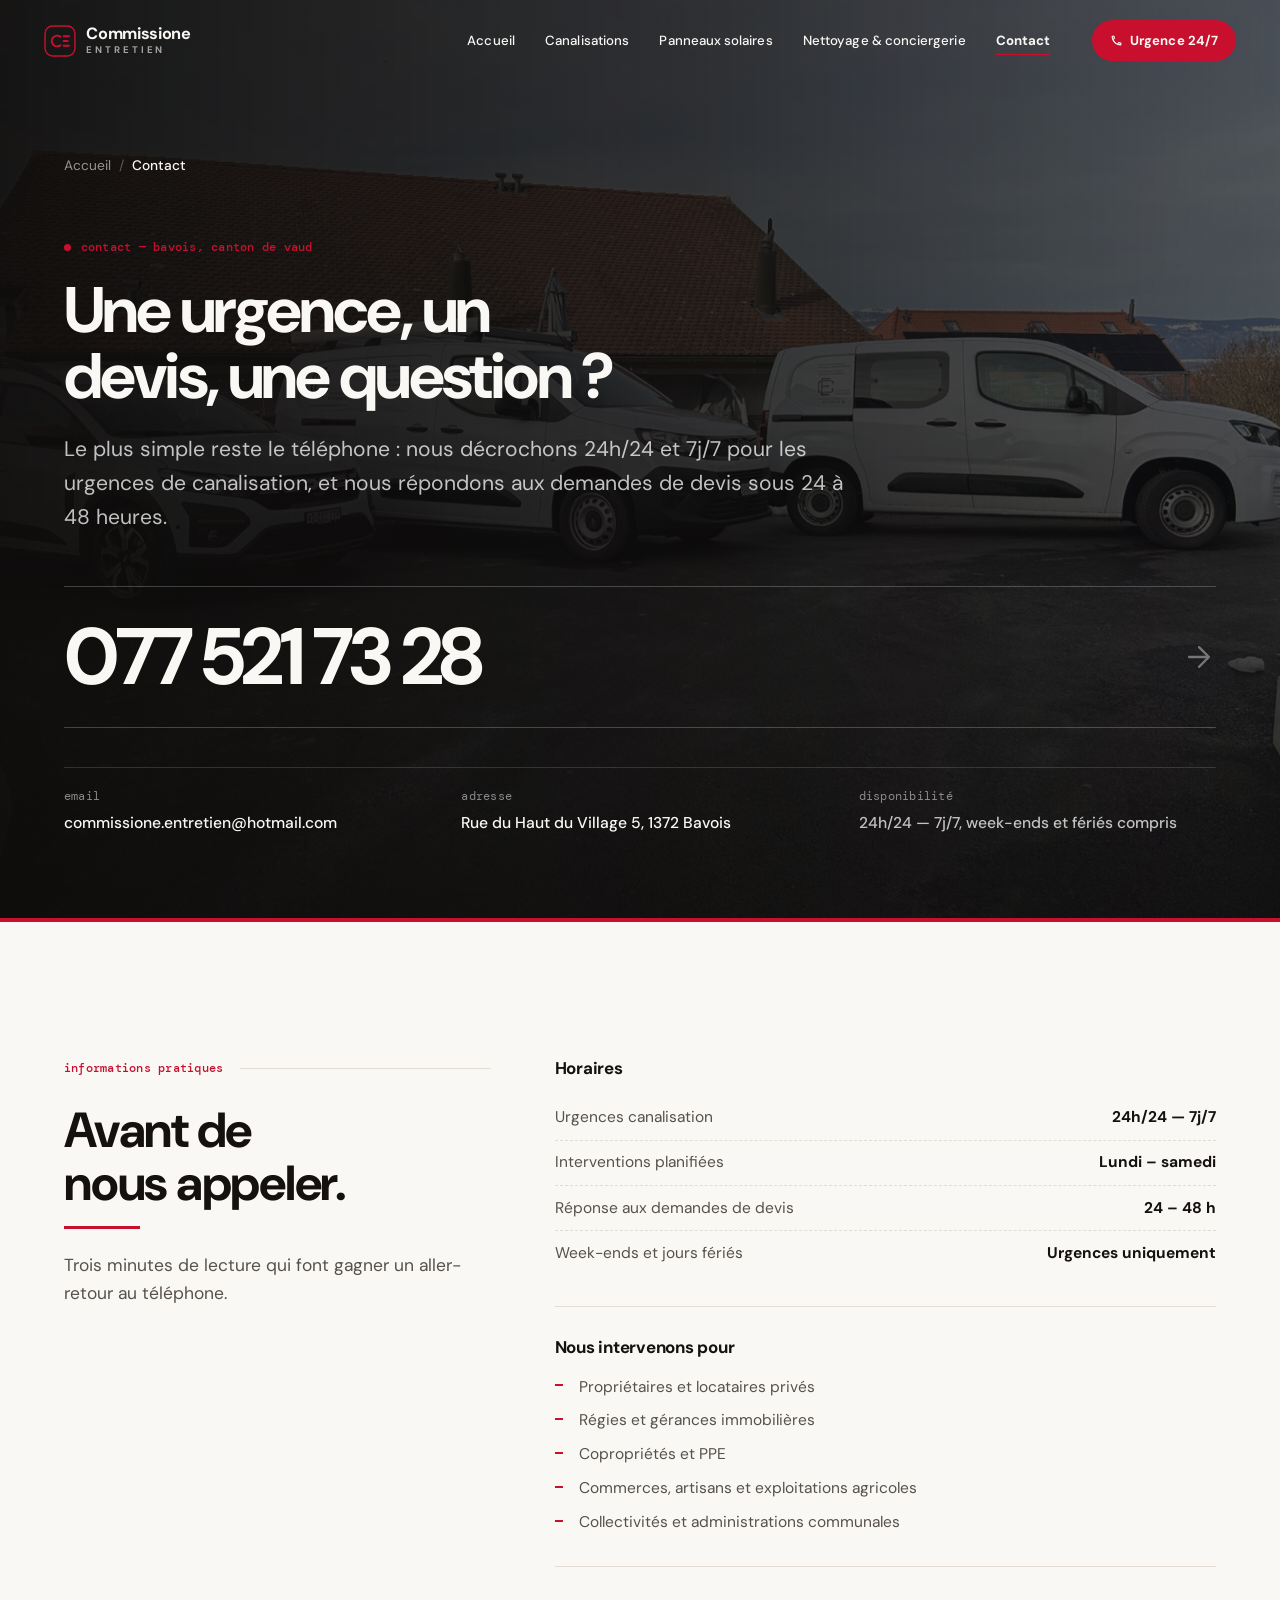
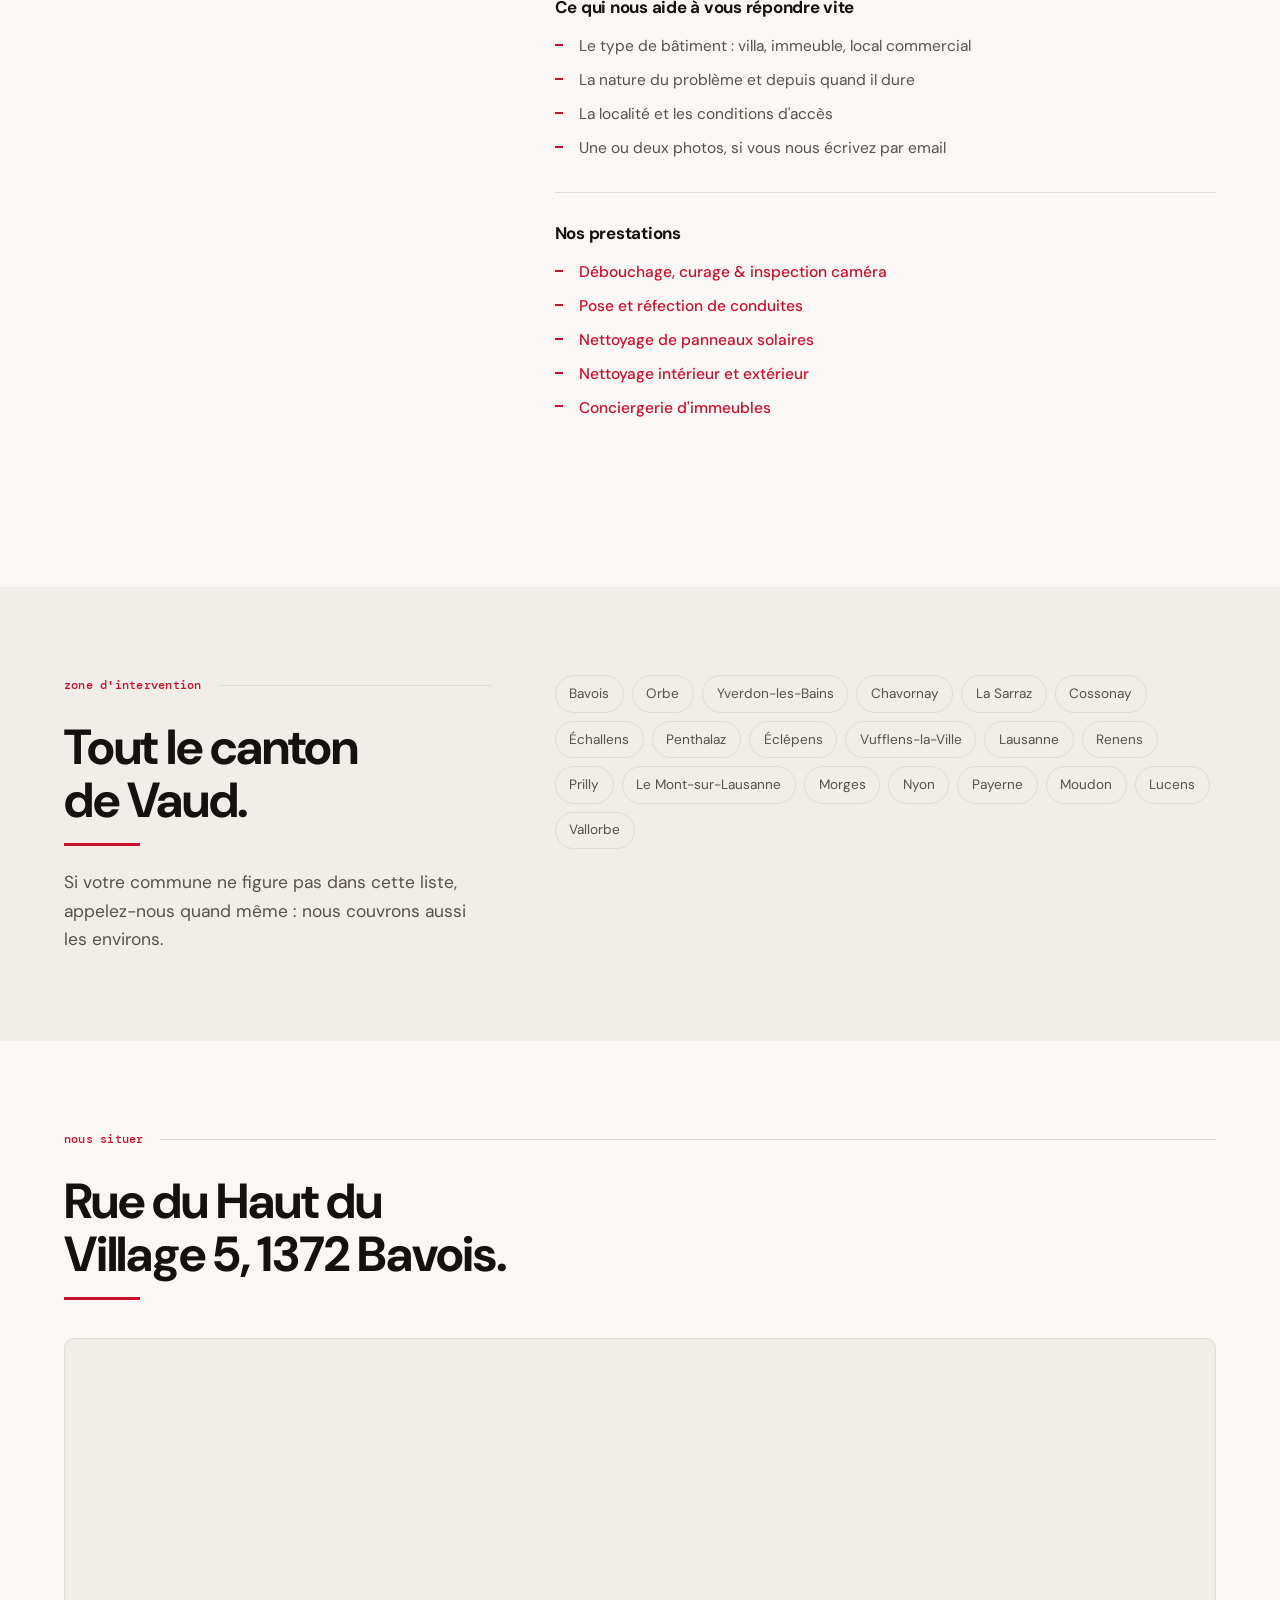
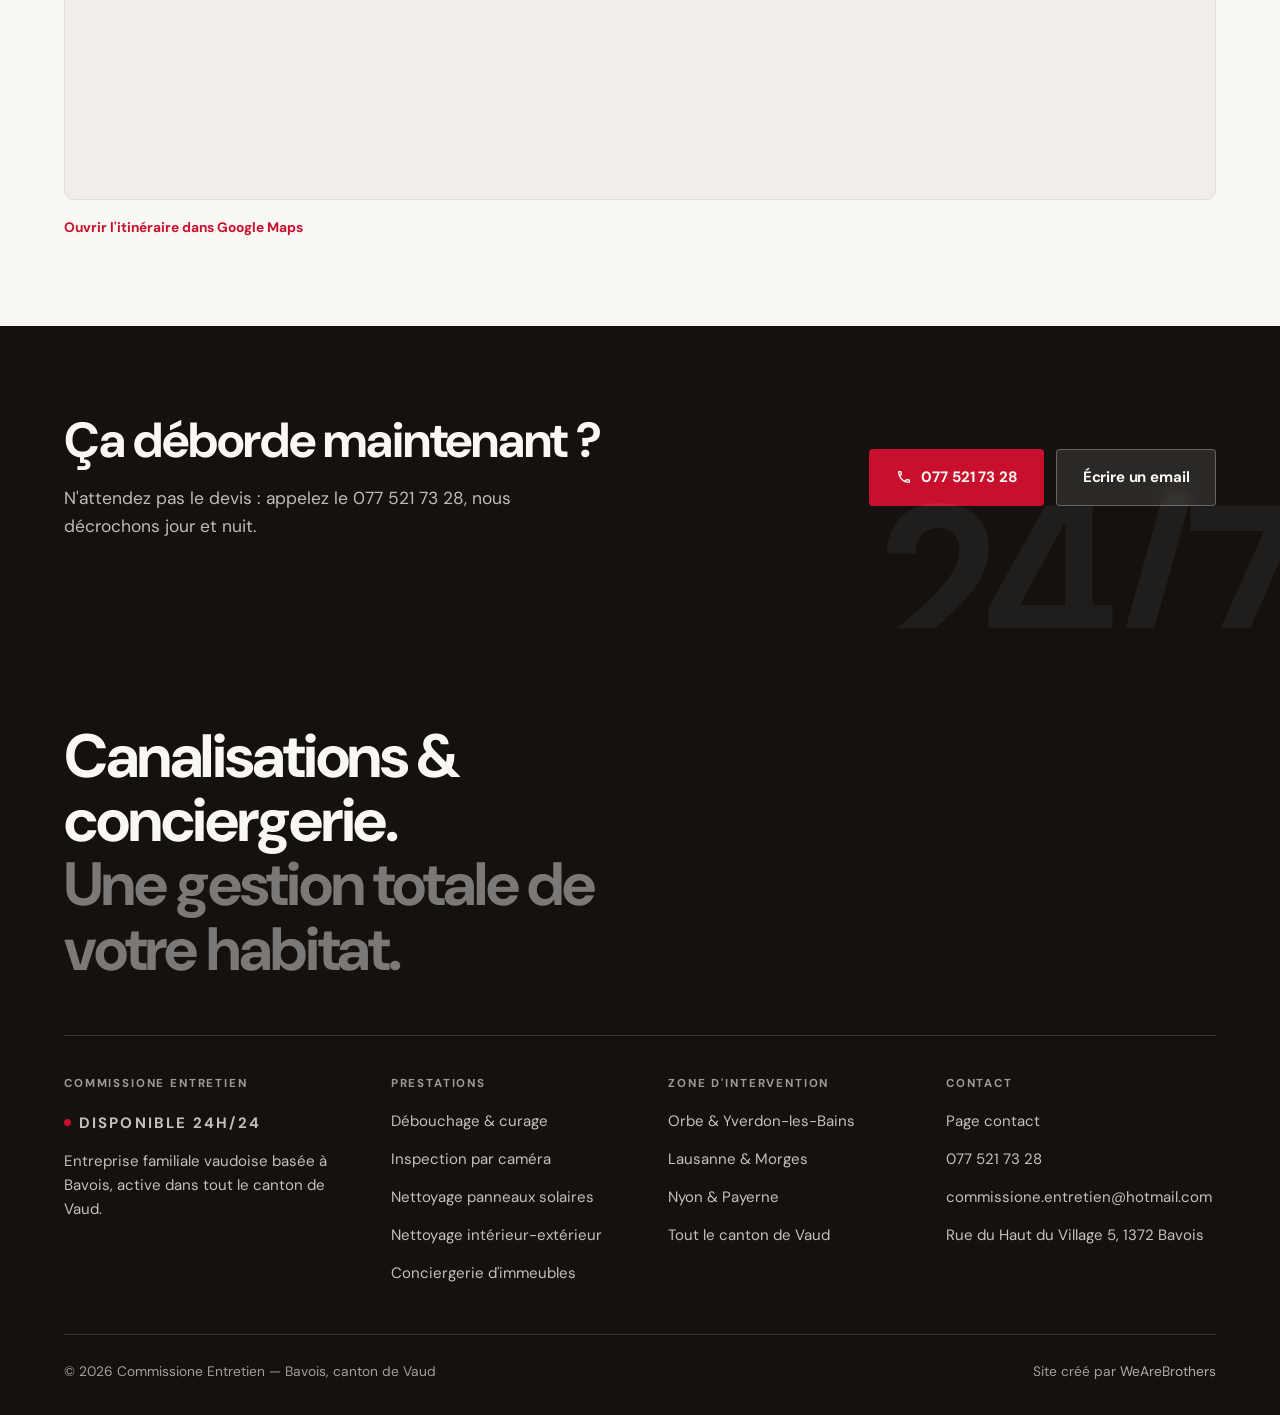
==== contact/index.html @ c75fed74 "Refonte complète du site + 3 pages SEO Structure - Passage d'une page unique à 5 pages : accueil, ca" ====
<!DOCTYPE html>
<html lang="fr">

<head>
    <meta charset="UTF-8">
    <meta name="viewport" content="width=device-width, initial-scale=1.0, viewport-fit=cover">

    <title>Contact — Commissione Entretien, Bavois (Canton de Vaud)</title>
    <meta name="description" content="Contactez Commissione Entretien à Bavois : 077 521 73 28, disponible 24h/24 pour les urgences de canalisation. Adresse, horaires et zone d'intervention dans tout le canton de Vaud.">
    <link rel="canonical" href="https://commissione-entretien.ch/contact/">
    <meta name="robots" content="index, follow, max-image-preview:large, max-snippet:-1">
    <meta name="theme-color" content="#c8102e">
    <meta name="format-detection" content="telephone=no">
    <meta name="geo.region" content="CH-VD">
    <meta name="geo.placename" content="Bavois">
    <meta name="geo.position" content="46.6883;6.5556">
    <meta name="ICBM" content="46.6883, 6.5556">

    <!-- Open Graph -->
    <meta property="og:type" content="website">
    <meta property="og:site_name" content="Commissione Entretien">
    <meta property="og:title" content="Contact — Commissione Entretien, Bavois">
    <meta property="og:description" content="077 521 73 28 — disponible 24h/24 dans tout le canton de Vaud. Devis gratuit et sans engagement.">
    <meta property="og:url" content="https://commissione-entretien.ch/contact/">
    <meta property="og:image" content="https://commissione-entretien.ch/assets/paysage-vaud-bavois.png">
    <meta property="og:image:alt" content="Campagne vaudoise autour de Bavois">
    <meta property="og:locale" content="fr_CH">

    <!-- Twitter -->
    <meta name="twitter:card" content="summary_large_image">
    <meta name="twitter:title" content="Contact — Commissione Entretien, Bavois">
    <meta name="twitter:description" content="077 521 73 28 — disponible 24h/24 dans tout le canton de Vaud.">
    <meta name="twitter:image" content="https://commissione-entretien.ch/assets/paysage-vaud-bavois.png">

    <!-- Icônes -->
    <link rel="icon" type="image/x-icon" href="/favicon.ico">
    <link rel="icon" type="image/png" sizes="16x16" href="/favicon-16x16.png">
    <link rel="icon" type="image/png" sizes="32x32" href="/favicon-32x32.png">
    <link rel="apple-touch-icon" sizes="180x180" href="/apple-touch-icon.png">
    <link rel="manifest" href="/site.webmanifest">

    <!-- Typographie -->
    <link rel="preconnect" href="https://fonts.googleapis.com">
    <link rel="preconnect" href="https://fonts.gstatic.com" crossorigin>
    <link href="https://fonts.googleapis.com/css2?family=DM+Mono:wght@400;500&family=DM+Sans:opsz,wght@9..40,400;9..40,500;9..40,700&display=swap" rel="stylesheet">

    <!-- Styles -->
    <link rel="stylesheet" href="../css/reset.css">
    <link rel="stylesheet" href="../css/base.css">
    <link rel="stylesheet" href="../css/layout.css">
    <link rel="stylesheet" href="../css/home.css">
    <link rel="stylesheet" href="../css/page.css">
    <link rel="stylesheet" href="../css/contact.css">
    <link rel="stylesheet" href="../css/lightbox.css">

    <!-- Scripts -->
    <script type="module" src="../js/main.js"></script>

    <!-- Données structurées -->
    <script type="application/ld+json">
    {
      "@context": "https://schema.org",
      "@graph": [
        {
          "@type": "ContactPage",
          "url": "https://commissione-entretien.ch/contact/",
          "name": "Contact — Commissione Entretien",
          "inLanguage": "fr-CH",
          "about": { "@id": "https://commissione-entretien.ch/#business" }
        },
        {
          "@type": ["LocalBusiness", "HomeAndConstructionBusiness"],
          "@id": "https://commissione-entretien.ch/#business",
          "name": "Commissione Entretien",
          "url": "https://commissione-entretien.ch/",
          "telephone": "+41775217328",
          "email": "commissione.entretien@hotmail.com",
          "image": "https://commissione-entretien.ch/assets/photos/camion-hydrocureuse-immeuble-vaud.jpg",
          "logo": "https://commissione-entretien.ch/android-chrome-512x512.png",
          "priceRange": "$$",
          "currenciesAccepted": "CHF",
          "address": {
            "@type": "PostalAddress",
            "streetAddress": "Rue du Haut du Village 5",
            "postalCode": "1372",
            "addressLocality": "Bavois",
            "addressRegion": "Vaud",
            "addressCountry": "CH"
          },
          "geo": { "@type": "GeoCoordinates", "latitude": 46.6883, "longitude": 6.5556 },
          "hasMap": "https://maps.google.com/?q=Rue+du+Haut+du+Village+5,+1372+Bavois",
          "openingHoursSpecification": [{
            "@type": "OpeningHoursSpecification",
            "dayOfWeek": ["Monday", "Tuesday", "Wednesday", "Thursday", "Friday", "Saturday", "Sunday"],
            "opens": "00:00",
            "closes": "23:59"
          }],
          "contactPoint": [{
            "@type": "ContactPoint",
            "telephone": "+41775217328",
            "email": "commissione.entretien@hotmail.com",
            "contactType": "customer service",
            "availableLanguage": ["fr"],
            "areaServed": "CH-VD"
          }],
          "areaServed": { "@type": "AdministrativeArea", "name": "Canton de Vaud" }
        },
        {
          "@type": "BreadcrumbList",
          "itemListElement": [
            { "@type": "ListItem", "position": 1, "name": "Accueil", "item": "https://commissione-entretien.ch/" },
            { "@type": "ListItem", "position": 2, "name": "Contact", "item": "https://commissione-entretien.ch/contact/" }
          ]
        }
      ]
    }
    </script>
</head>

<body>

    <a href="#contenu" class="skip-link">Aller au contenu</a>

    <!-- ==================== HEADER ==================== -->
    <header class="header" data-header>
        <a href="../" class="header-logo" aria-label="Commissione Entretien — accueil">
            <svg class="logo-mark" width="32" height="32" viewBox="0 0 40 40" fill="none" aria-hidden="true"><rect x="1.3" y="1.3" width="37.4" height="37.4" rx="9.5" stroke="currentColor" stroke-width="1.8"/><path d="M20.4 14.6a6.7 6.7 0 100 10.8" stroke="currentColor" stroke-width="2.5" stroke-linecap="round"/><path d="M24.6 14.2h6.6M24.6 20h5M24.6 25.8h6.6" stroke="currentColor" stroke-width="2.5" stroke-linecap="round"/></svg>
            <span class="header-logo-text">
                <span class="logo-name">Commissione</span>
                <span class="logo-sub">Entretien</span>
            </span>
        </a>

        <nav class="header-nav" aria-label="Navigation principale">
            <a href="../">Accueil</a>
            <a href="../debouchage-curage-canalisation/">Canalisations</a>
            <a href="../nettoyage-panneaux-solaires/">Panneaux solaires</a>
            <a href="../nettoyage-conciergerie/">Nettoyage &amp; conciergerie</a>
            <a href="./" aria-current="page">Contact</a>
        </nav>

        <div class="header-right">
            <a href="tel:+41775217328" class="header-phone">
                <svg width="13" height="13" viewBox="0 0 24 24" fill="currentColor" aria-hidden="true"><path d="M6.54 5c.06.89.21 1.76.45 2.59l-1.2 1.2c-.41-1.2-.67-2.47-.76-3.79h1.51m9.86 12.02c.85.24 1.72.39 2.6.45v1.49c-1.32-.09-2.59-.35-3.8-.75l1.2-1.19M7.5 3H4c-.55 0-1 .45-1 1 0 9.39 7.61 17 17 17 .55 0 1-.45 1-1v-3.49c0-.55-.45-1-1-1-1.24 0-2.45-.2-3.57-.57-.1-.04-.21-.05-.31-.05-.26 0-.51.1-.71.29l-2.2 2.2c-2.83-1.45-5.15-3.76-6.59-6.59l2.2-2.2c.28-.28.38-.67.27-1.04C8.7 6.45 8.5 5.25 8.5 4c0-.55-.45-1-1-1z"/></svg>
                Urgence 24/7
            </a>
            <button class="header-menu-btn" data-menu-toggle aria-label="Ouvrir le menu" aria-expanded="false" aria-controls="nav-overlay">
                <span class="menu-line"></span>
                <span class="menu-line"></span>
            </button>
        </div>
    </header>

    <!-- ==================== NAVIGATION MOBILE ==================== -->
    <nav class="nav-overlay" id="nav-overlay" data-nav-overlay aria-hidden="true" aria-label="Navigation mobile">
        <div class="nav-links">
            <a href="../" class="nav-link">Accueil</a>
            <a href="../debouchage-curage-canalisation/" class="nav-link">Canalisations</a>
            <a href="../nettoyage-panneaux-solaires/" class="nav-link">Panneaux solaires</a>
            <a href="../nettoyage-conciergerie/" class="nav-link">Nettoyage &amp; conciergerie</a>
            <a href="./" class="nav-link">Contact</a>
        </div>
        <div class="nav-contact">
            <a href="tel:+41775217328" class="nav-phone">077 521 73 28</a>
            <a href="mailto:commissione.entretien@hotmail.com">commissione.entretien@hotmail.com</a>
            <a href="https://maps.google.com/?q=Rue+du+Haut+du+Village+5,+1372+Bavois" target="_blank" rel="noopener">Rue du Haut du Village 5, 1372 Bavois</a>
        </div>
    </nav>

    <main id="contenu" class="page-body page-body--flush">

        <span class="header-sentinel" data-header-sentinel aria-hidden="true"></span>

        <!-- ==================== OUVERTURE ==================== -->
        <section class="contact-hero" aria-labelledby="contact-title">
            <img src="../assets/photos/flotte-vehicules-commissione-entretien.jpg"
                 alt="Flotte de véhicules d'intervention Commissione Entretien à Bavois"
                 class="contact-hero-bg" width="1800" height="1350" fetchpriority="high" decoding="async">
            <div class="contact-hero-scrim" aria-hidden="true"></div>
            <div class="hero-rule" aria-hidden="true"></div>

            <div class="container">
                <nav class="breadcrumb breadcrumb--light" aria-label="Fil d'Ariane">
                    <ol>
                        <li><a href="../">Accueil</a></li>
                        <li><span aria-current="page">Contact</span></li>
                    </ol>
                </nav>

                <p class="page-eyebrow">
                    <span class="dot" aria-hidden="true"></span>
                    contact — bavois, canton de vaud
                </p>

                <h1 class="contact-title" id="contact-title">Une urgence, un devis, une question ?</h1>

                <p class="contact-lead">
                    Le plus simple reste le téléphone : nous décrochons 24h/24 et 7j/7 pour les urgences de
                    canalisation, et nous répondons aux demandes de devis sous 24 à 48 heures.
                </p>

                <a href="tel:+41775217328" class="contact-number">
                    <span>077 521 73 28</span>
                    <svg width="34" height="34" viewBox="0 0 24 24" fill="none" stroke="currentColor" stroke-width="1.6" stroke-linecap="round" stroke-linejoin="round" aria-hidden="true"><path d="M5 12h14M12 5l7 7-7 7"/></svg>
                </a>

                <div class="contact-quick">
                    <a class="quick" href="mailto:commissione.entretien@hotmail.com">
                        <span class="quick-label">email</span>
                        <span class="quick-value">commissione.entretien@hotmail.com <svg width="15" height="15" viewBox="0 0 24 24" fill="none" stroke="currentColor" stroke-width="2" stroke-linecap="round" stroke-linejoin="round" aria-hidden="true"><path d="M7 17L17 7M8 7h9v9"/></svg></span>
                    </a>
                    <a class="quick" href="https://maps.google.com/?q=Rue+du+Haut+du+Village+5,+1372+Bavois" target="_blank" rel="noopener">
                        <span class="quick-label">adresse</span>
                        <span class="quick-value"><address>Rue du Haut du Village 5, 1372 Bavois</address> <svg width="15" height="15" viewBox="0 0 24 24" fill="none" stroke="currentColor" stroke-width="2" stroke-linecap="round" stroke-linejoin="round" aria-hidden="true"><path d="M7 17L17 7M8 7h9v9"/></svg></span>
                    </a>
                    <div class="quick quick--static">
                        <span class="quick-label">disponibilité</span>
                        <span class="quick-value">24h/24 — 7j/7, week-ends et fériés compris</span>
                    </div>
                </div>
            </div>
        </section>

        <!-- ==================== INFORMATIONS PRATIQUES ==================== -->
        <section class="section" aria-labelledby="infos-title">
            <div class="container">
                <div class="pinned">
                    <div class="pinned-head">
                        <p class="section-label reveal"><span>informations pratiques</span></p>
                        <h2 class="section-heading reveal" id="infos-title">Avant de nous appeler.</h2>
                        <p class="section-intro reveal">
                            Trois minutes de lecture qui font gagner un aller-retour au téléphone.
                        </p>
                    </div>

                    <div class="pinned-body">
                        <div class="rows">

                            <div class="reveal">
                                <h3>Horaires</h3>
                                <dl class="hours">
                                    <div><dt>Urgences canalisation</dt><dd>24h/24 — 7j/7</dd></div>
                                    <div><dt>Interventions planifiées</dt><dd>Lundi – samedi</dd></div>
                                    <div><dt>Réponse aux demandes de devis</dt><dd>24 – 48 h</dd></div>
                                    <div><dt>Week-ends et jours fériés</dt><dd>Urgences uniquement</dd></div>
                                </dl>
                            </div>

                            <div class="reveal">
                                <h3>Nous intervenons pour</h3>
                                <ul>
                                    <li>Propriétaires et locataires privés</li>
                                    <li>Régies et gérances immobilières</li>
                                    <li>Copropriétés et PPE</li>
                                    <li>Commerces, artisans et exploitations agricoles</li>
                                    <li>Collectivités et administrations communales</li>
                                </ul>
                            </div>

                            <div class="reveal">
                                <h3>Ce qui nous aide à vous répondre vite</h3>
                                <ul>
                                    <li>Le type de bâtiment : villa, immeuble, local commercial</li>
                                    <li>La nature du problème et depuis quand il dure</li>
                                    <li>La localité et les conditions d'accès</li>
                                    <li>Une ou deux photos, si vous nous écrivez par email</li>
                                </ul>
                            </div>

                            <div class="reveal">
                                <h3>Nos prestations</h3>
                                <ul>
                                    <li><a href="../debouchage-curage-canalisation/">Débouchage, curage &amp; inspection caméra</a></li>
                                    <li><a href="../debouchage-curage-canalisation/#inspection-camera">Pose et réfection de conduites</a></li>
                                    <li><a href="../nettoyage-panneaux-solaires/">Nettoyage de panneaux solaires</a></li>
                                    <li><a href="../nettoyage-conciergerie/">Nettoyage intérieur et extérieur</a></li>
                                    <li><a href="../nettoyage-conciergerie/#conciergerie">Conciergerie d'immeubles</a></li>
                                </ul>
                            </div>

                        </div>
                    </div>
                </div>
            </div>
        </section>

        <!-- ==================== ZONE D'INTERVENTION ==================== -->
        <section class="section section--tight section--tint" aria-labelledby="zone-title">
            <div class="container">
                <div class="pinned">
                    <div class="pinned-head">
                        <p class="section-label reveal"><span>zone d'intervention</span></p>
                        <h2 class="section-heading reveal" id="zone-title">Tout le canton de Vaud.</h2>
                        <p class="section-intro reveal">
                            Si votre commune ne figure pas dans cette liste, appelez-nous quand même :
                            nous couvrons aussi les environs.
                        </p>
                    </div>

                    <div class="pinned-body reveal">
                        <ul class="communes">
                            <li>Bavois</li>
                            <li>Orbe</li>
                            <li>Yverdon-les-Bains</li>
                            <li>Chavornay</li>
                            <li>La Sarraz</li>
                            <li>Cossonay</li>
                            <li>Échallens</li>
                            <li>Penthalaz</li>
                            <li>Éclépens</li>
                            <li>Vufflens-la-Ville</li>
                            <li>Lausanne</li>
                            <li>Renens</li>
                            <li>Prilly</li>
                            <li>Le Mont-sur-Lausanne</li>
                            <li>Morges</li>
                            <li>Nyon</li>
                            <li>Payerne</li>
                            <li>Moudon</li>
                            <li>Lucens</li>
                            <li>Vallorbe</li>
                        </ul>
                    </div>
                </div>
            </div>
        </section>

        <!-- ==================== CARTE ==================== -->
        <section class="section section--tight" aria-labelledby="map-title">
            <div class="container">
                <p class="section-label reveal"><span>nous situer</span></p>
                <h2 class="section-heading reveal" id="map-title">Rue du Haut du Village 5, 1372 Bavois.</h2>

                <div class="map reveal">
                    <iframe
                        src="https://www.openstreetmap.org/export/embed.html?bbox=6.5406%2C46.6808%2C6.5706%2C46.6958&amp;layer=mapnik&amp;marker=46.6883%2C6.5556"
                        title="Carte de localisation de Commissione Entretien à Bavois"
                        loading="lazy"
                        referrerpolicy="no-referrer"></iframe>
                </div>
                <p class="map-note reveal">
                    <a href="https://maps.google.com/?q=Rue+du+Haut+du+Village+5,+1372+Bavois" target="_blank" rel="noopener" class="link">Ouvrir l'itinéraire dans Google Maps</a>
                </p>
            </div>
        </section>

        <!-- ==================== CTA FINAL ==================== -->
        <section class="section section--tight section--ink cta-band urgence" aria-labelledby="cta-title">
            <span class="urgence-mark" aria-hidden="true">24/7</span>
            <div class="container">
                <div class="cta-band-inner">
                    <div class="reveal">
                        <h2 id="cta-title">Ça déborde maintenant ?</h2>
                        <p>N'attendez pas le devis : appelez le 077 521 73 28, nous décrochons jour et nuit.</p>
                    </div>
                    <div class="cta-band-actions reveal" data-delay="1">
                        <a href="tel:+41775217328" class="btn btn--accent">
                            <svg width="16" height="16" viewBox="0 0 24 24" fill="currentColor" aria-hidden="true"><path d="M6.54 5c.06.89.21 1.76.45 2.59l-1.2 1.2c-.41-1.2-.67-2.47-.76-3.79h1.51m9.86 12.02c.85.24 1.72.39 2.6.45v1.49c-1.32-.09-2.59-.35-3.8-.75l1.2-1.19M7.5 3H4c-.55 0-1 .45-1 1 0 9.39 7.61 17 17 17 .55 0 1-.45 1-1v-3.49c0-.55-.45-1-1-1-1.24 0-2.45-.2-3.57-.57-.1-.04-.21-.05-.31-.05-.26 0-.51.1-.71.29l-2.2 2.2c-2.83-1.45-5.15-3.76-6.59-6.59l2.2-2.2c.28-.28.38-.67.27-1.04C8.7 6.45 8.5 5.25 8.5 4c0-.55-.45-1-1-1z"/></svg>
                            077 521 73 28
                        </a>
                        <a href="mailto:commissione.entretien@hotmail.com" class="btn btn--light">Écrire un email</a>
                    </div>
                </div>
            </div>
        </section>

    </main>

    <!-- ==================== FOOTER ==================== -->
    <footer class="footer">
        <div class="container">
            <p class="footer-tagline reveal">
                <span>Canalisations &amp; conciergerie.</span>
                <span>Une gestion totale de votre habitat.</span>
            </p>

            <div class="footer-grid">
                <div class="footer-col">
                    <h2>Commissione Entretien</h2>
                    <p class="footer-status">Disponible 24h/24</p>
                    <p class="footer-note">Entreprise familiale vaudoise basée à Bavois, active dans tout le canton de Vaud.</p>
                </div>

                <nav class="footer-col" aria-label="Prestations">
                    <h2>Prestations</h2>
                    <ul>
                        <li><a href="../debouchage-curage-canalisation/">Débouchage &amp; curage</a></li>
                        <li><a href="../debouchage-curage-canalisation/#inspection-camera">Inspection par caméra</a></li>
                        <li><a href="../nettoyage-panneaux-solaires/">Nettoyage panneaux solaires</a></li>
                        <li><a href="../nettoyage-conciergerie/">Nettoyage intérieur-extérieur</a></li>
                        <li><a href="../nettoyage-conciergerie/#conciergerie">Conciergerie d'immeubles</a></li>
                    </ul>
                </nav>

                <nav class="footer-col" aria-label="Zone d'intervention">
                    <h2>Zone d'intervention</h2>
                    <ul>
                        <li><a href="../#zone">Orbe &amp; Yverdon-les-Bains</a></li>
                        <li><a href="../#zone">Lausanne &amp; Morges</a></li>
                        <li><a href="../#zone">Nyon &amp; Payerne</a></li>
                        <li><a href="../#zone">Tout le canton de Vaud</a></li>
                    </ul>
                </nav>

                <div class="footer-col">
                    <h2>Contact</h2>
                    <ul>
                        <li><a href="./">Page contact</a></li>
                        <li><a href="tel:+41775217328">077 521 73 28</a></li>
                        <li><a href="mailto:commissione.entretien@hotmail.com">commissione.entretien@hotmail.com</a></li>
                        <li><a href="https://maps.google.com/?q=Rue+du+Haut+du+Village+5,+1372+Bavois" target="_blank" rel="noopener">Rue du Haut du Village 5, 1372 Bavois</a></li>
                    </ul>
                </div>
            </div>

            <div class="footer-bottom">
                <p>© 2026 Commissione Entretien — Bavois, canton de Vaud</p>
                <p>Site créé par <a href="https://wearebrothers.ch" target="_blank" rel="noopener">WeAreBrothers</a></p>
            </div>
        </div>
    </footer>

    <!-- ==================== BARRE MOBILE ==================== -->
    <div class="mobile-bar">
        <a href="tel:+41775217328" class="mobile-bar-call">
            <svg width="18" height="18" viewBox="0 0 24 24" fill="currentColor" aria-hidden="true"><path d="M6.54 5c.06.89.21 1.76.45 2.59l-1.2 1.2c-.41-1.2-.67-2.47-.76-3.79h1.51m9.86 12.02c.85.24 1.72.39 2.6.45v1.49c-1.32-.09-2.59-.35-3.8-.75l1.2-1.19M7.5 3H4c-.55 0-1 .45-1 1 0 9.39 7.61 17 17 17 .55 0 1-.45 1-1v-3.49c0-.55-.45-1-1-1-1.24 0-2.45-.2-3.57-.57-.1-.04-.21-.05-.31-.05-.26 0-.51.1-.71.29l-2.2 2.2c-2.83-1.45-5.15-3.76-6.59-6.59l2.2-2.2c.28-.28.38-.67.27-1.04C8.7 6.45 8.5 5.25 8.5 4c0-.55-.45-1-1-1z"/></svg>
            Appeler maintenant
        </a>
        <a href="mailto:commissione.entretien@hotmail.com" class="mobile-bar-mail" aria-label="Envoyer un email">
            <svg width="20" height="20" viewBox="0 0 24 24" fill="none" stroke="currentColor" stroke-width="2" stroke-linecap="round" stroke-linejoin="round" aria-hidden="true"><path d="M4 4h16c1.1 0 2 .9 2 2v12c0 1.1-.9 2-2 2H4c-1.1 0-2-.9-2-2V6c0-1.1.9-2 2-2z"/><polyline points="22,6 12,13 2,6"/></svg>
        </a>
    </div>

</body>

</html>
---- css/base.css ----
/* ==========================================================================
   BASE — tokens, typographie, primitives partagées
   ========================================================================== */

:root {
    /* Couleurs — 1 seul accent. Les neutres tirent légèrement vers le chaud :
       c'est ce qui distingue le site d'un noir-et-blanc générique. */
    --ink: #14110f;
    --ink-soft: #221d1a;
    --paper: #faf8f5;
    --card: #ffffff;
    --accent: #c8102e;
    --accent-dark: #a10d25;

    --grey-100: #f1ede8;
    --grey-200: #e2dcd4;
    --grey-300: #c9c1b7;
    --grey-500: #7d766e;
    --grey-600: #57514b;

    /* Typographie */
    --font: "DM Sans", sans-serif;
    --font-mono: "DM Mono", ui-monospace, monospace;

    --step-eyebrow: 0.72rem;
    --step-small: 0.86rem;
    --step-body: clamp(1rem, 0.96rem + 0.2vw, 1.09rem);
    --step-lead: clamp(1.08rem, 1rem + 0.42vw, 1.32rem);
    --step-h3: clamp(1.28rem, 1.1rem + 0.85vw, 1.72rem);
    --step-h2: clamp(1.85rem, 1.4rem + 2.1vw, 3.1rem);
    --step-h1: clamp(2.5rem, 1.5rem + 4.6vw, 5.4rem);

    /* Rythme */
    --gutter: 1.35rem;
    --measure: 68ch;
    --radius: 4px;
    --radius-lg: 10px;

    --header-h: 68px;
    --ease: cubic-bezier(0.22, 0.61, 0.36, 1);
    --ease-out: cubic-bezier(0.76, 0, 0.24, 1);
}

@media (min-width: 900px) {
    :root {
        --gutter: 2.75rem;
        --header-h: 82px;
    }
}

html,
body {
    background: var(--paper);
}

body {
    font-family: var(--font);
    font-size: var(--step-body);
    font-weight: 400;
    line-height: 1.62;
    color: var(--ink);
    -webkit-font-smoothing: antialiased;
    overflow-x: hidden;
}

body.is-locked {
    overflow: hidden;
}

/* --- Annotation technique -------------------------------------------------- */

.mono {
    font-family: var(--font-mono);
    font-size: 0.78rem;
    font-weight: 400;
    letter-spacing: 0.02em;
    text-transform: lowercase;
}

/* --- Titres ------------------------------------------------------------- */

h1,
h2,
h3,
h4 {
    font-weight: 700;
    line-height: 1.08;
    letter-spacing: -0.025em;
    text-wrap: balance;
}

h3,
h4 {
    line-height: 1.25;
    letter-spacing: -0.015em;
}

strong {
    font-weight: 700;
}

/* --- Layout ------------------------------------------------------------- */

.container {
    width: 100%;
    max-width: 1240px;
    margin-inline: auto;
    padding-inline: var(--gutter);
}

.container--narrow {
    max-width: 880px;
}

.section {
    padding-block: clamp(4rem, 2rem + 9vw, 8.5rem);
}

.section--tight {
    padding-block: clamp(3rem, 1.8rem + 6vw, 5.5rem);
}

.section--ink {
    background: var(--ink);
    color: var(--paper);
}

/* Alternance de fonds : évite le mur de blanc d'une page à sections identiques */
.section--tint {
    background: var(--grey-100);
}

.section--edge {
    border-top: 1px solid var(--grey-200);
}

.rule {
    height: 1px;
    background: var(--grey-200);
    border: 0;
    margin: 0;
}

/* --- Label de section ---------------------------------------------------- */

.section-label {
    display: flex;
    align-items: center;
    gap: 1rem;
    margin-bottom: 1.6rem;
}

.section-label span {
    font-family: var(--font-mono);
    font-size: 0.78rem;
    font-weight: 500;
    letter-spacing: 0.02em;
    text-transform: lowercase;
    color: var(--accent);
    white-space: nowrap;
}

.section-label::after {
    content: "";
    flex: 1;
    height: 1px;
    background: var(--grey-200);
}

.section--ink .section-label::after {
    background: rgba(255, 255, 255, 0.16);
}

.section-heading {
    font-size: var(--step-h2);
    max-width: 20ch;
}

.section-intro {
    font-size: var(--step-lead);
    color: var(--grey-600);
    max-width: 56ch;
    margin-top: 1.4rem;
}

.section--ink .section-intro {
    color: rgba(255, 255, 255, 0.68);
}

/* --- Boutons ------------------------------------------------------------- */

.btn {
    display: inline-flex;
    align-items: center;
    justify-content: center;
    gap: 0.6rem;
    padding: 0.95rem 1.6rem;
    font-size: 0.94rem;
    font-weight: 700;
    letter-spacing: -0.01em;
    border-radius: var(--radius);
    border: 1px solid transparent;
    transition: transform 0.25s var(--ease), background-color 0.25s var(--ease),
        color 0.25s var(--ease), border-color 0.25s var(--ease), box-shadow 0.25s var(--ease);
}

.btn svg {
    flex-shrink: 0;
}

.btn--accent {
    background: var(--accent);
    color: var(--paper);
}

.btn--accent:hover {
    background: var(--accent-dark);
    transform: translateY(-2px);
    box-shadow: 0 10px 24px -12px rgba(200, 16, 46, 0.75);
}

.btn--ink {
    background: var(--ink);
    color: var(--paper);
}

.btn--ink:hover {
    transform: translateY(-2px);
    box-shadow: 0 10px 24px -14px rgba(0, 0, 0, 0.7);
}

.btn--ghost {
    border-color: var(--grey-300);
    color: var(--ink);
}

.btn--ghost:hover {
    border-color: var(--ink);
    transform: translateY(-2px);
}

.btn--light {
    background: rgba(255, 255, 255, 0.1);
    border-color: rgba(255, 255, 255, 0.28);
    color: var(--paper);
    backdrop-filter: blur(8px);
}

.btn--light:hover {
    background: var(--paper);
    color: var(--ink);
    transform: translateY(-2px);
}

/* --- Lien texte animé ---------------------------------------------------- */

.link {
    position: relative;
    display: inline-flex;
    align-items: center;
    gap: 0.45rem;
    font-weight: 700;
    color: var(--accent);
}

.link::after {
    content: "";
    position: absolute;
    left: 0;
    bottom: -3px;
    width: 100%;
    height: 1.5px;
    background: currentColor;
    transform: scaleX(0);
    transform-origin: left center;
    transition: transform 0.3s var(--ease);
}

.link:hover::after {
    transform: scaleX(1);
}

/* --- Accessibilité ------------------------------------------------------- */

:focus-visible {
    outline: 2px solid var(--accent);
    outline-offset: 3px;
    border-radius: 2px;
}

.section--ink :focus-visible,
.hero :focus-visible {
    outline-color: var(--paper);
}

.visually-hidden {
    position: absolute;
    width: 1px;
    height: 1px;
    padding: 0;
    margin: -1px;
    overflow: hidden;
    clip: rect(0 0 0 0);
    white-space: nowrap;
    border: 0;
}

.skip-link {
    position: absolute;
    top: -100px;
    left: var(--gutter);
    z-index: 200;
    padding: 0.75rem 1.1rem;
    background: var(--ink);
    color: var(--paper);
    font-weight: 700;
    border-radius: var(--radius);
    transition: top 0.2s var(--ease);
}

.skip-link:focus {
    top: 0.75rem;
}

/* --- Reveal au scroll ---------------------------------------------------- */

/* Discret par choix : le geste marqué du site est le rideau qui découvre les
   photos, pas l'entrée des blocs de texte. */
.reveal {
    opacity: 0;
    transform: translateY(12px);
    transition: opacity 0.55s var(--ease), transform 0.55s var(--ease);
}

.reveal.is-visible {
    opacity: 1;
    transform: none;
}

.reveal[data-delay="1"] {
    transition-delay: 0.09s;
}

.reveal[data-delay="2"] {
    transition-delay: 0.18s;
}

.reveal[data-delay="3"] {
    transition-delay: 0.27s;
}

.reveal[data-delay="4"] {
    transition-delay: 0.36s;
}

/* Trait rouge qui se déploie sous les titres de section à leur apparition */
.section-heading {
    position: relative;
    padding-bottom: 1.15rem;
}

.section-heading::after {
    content: "";
    position: absolute;
    left: 0;
    bottom: 0;
    width: 76px;
    height: 3px;
    background: var(--accent);
    transform: scaleX(0);
    transform-origin: left center;
    transition: transform 0.85s var(--ease) 0.2s;
}

.section-heading.is-visible::after,
.is-visible .section-heading::after {
    transform: scaleX(1);
}

@media (prefers-reduced-motion: reduce) {

    .reveal {
        opacity: 1;
        transform: none;
    }

    .section-heading::after {
        transform: scaleX(1);
        transition: none;
    }
}

/* --- Médias -------------------------------------------------------------- */

/* Par défaut une photo n'est JAMAIS rognée : elle garde son ratio d'origine.
   Le recadrage est un choix explicite, via `.media--crop`. */
.media {
    position: relative;
    display: block;
    overflow: hidden;
    border-radius: var(--radius-lg);
    background: var(--grey-100);
}

.media img {
    display: block;
    width: 100%;
    height: auto;
    filter: saturate(0.82) contrast(1.02);
    transform: translate3d(0, 0, 0) scale(1);
    transition: transform 1.1s var(--ease-out), filter 0.6s var(--ease);
}

/* --- Rideau de révélation ------------------------------------------------- */

/* La photo est masquée par un aplat rouge qui se retire quand le bloc entre
   dans l'écran, pendant que l'image se dézoome. */
.reveal-media::before {
    content: "";
    position: absolute;
    inset: 0;
    z-index: 4;
    background: var(--accent);
    transform: scaleX(1);
    transform-origin: left center;
    transition: transform 0.9s var(--ease-out);
}

.reveal-media img {
    transform: translate3d(0, 0, 0) scale(1.14);
}

.reveal-media.is-visible::before {
    transform: scaleX(0);
    transform-origin: right center;
}

.reveal-media.is-visible img {
    transform: translate3d(0, 0, 0) scale(1);
}

@media (prefers-reduced-motion: reduce) {

    .reveal-media::before {
        display: none;
    }

    .reveal-media img,
    .media img {
        transform: none;
        transition: none;
    }
}

/* Recadrage volontaire, pour les grilles où la hauteur doit être régulière */
.media--crop {
    aspect-ratio: var(--ratio, 16 / 9);
}

.media--crop img {
    height: 100%;
    object-fit: cover;
}

/* Repli visuel si un fichier photo est absent : bloc sombre discret,
   jamais une icône d'image cassée. */
.media.is-missing {
    background: linear-gradient(150deg, var(--ink-soft), #2c2c30);
    aspect-ratio: var(--ratio, 16 / 9);
}

.media.is-missing img {
    visibility: hidden;
}

/* --- Photo cliquable ------------------------------------------------------ */

.zoom {
    position: relative;
    display: block;
    width: 100%;
    cursor: zoom-in;
}

.zoom .media::after {
    content: "";
    position: absolute;
    inset: 0;
    z-index: 1;
    background: rgba(20, 17, 15, 0);
    transition: background-color 0.4s var(--ease);
}

/* Équerres d'accent aux coins, façon repère de plan technique */
.zoom::before,
.zoom::after {
    content: "";
    position: absolute;
    z-index: 3;
    width: 18px;
    height: 18px;
    border: 0 solid var(--accent);
    opacity: 0;
    transition: opacity 0.35s var(--ease), transform 0.35s var(--ease);
    pointer-events: none;
}

.zoom::before {
    top: 10px;
    left: 10px;
    border-top-width: 2px;
    border-left-width: 2px;
    border-top-left-radius: 4px;
    transform: translate(6px, 6px);
}

.zoom::after {
    bottom: 10px;
    right: 10px;
    border-bottom-width: 2px;
    border-right-width: 2px;
    border-bottom-right-radius: 4px;
    transform: translate(-6px, -6px);
}

@media (hover: hover) {

    .zoom:hover .media img,
    .zoom:focus-visible .media img {
        transform: translate3d(0, 0, 0) scale(1.04);
        filter: saturate(1.06) contrast(1);
    }

    .zoom:hover .media::after,
    .zoom:focus-visible .media::after {
        background: rgba(20, 17, 15, 0.14);
    }

    .zoom:hover::before,
    .zoom:hover::after,
    .zoom:focus-visible::before,
    .zoom:focus-visible::after {
        opacity: 1;
        transform: translate(0, 0);
    }
}

.zoom-hint {
    position: absolute;
    right: 0.85rem;
    bottom: 0.85rem;
    z-index: 2;
    display: flex;
    align-items: center;
    gap: 0.4rem;
    padding: 0.42rem 0.7rem;
    border-radius: 100px;
    background: rgba(250, 248, 245, 0.94);
    color: var(--ink);
    font-size: 0.7rem;
    font-weight: 700;
    letter-spacing: 0.06em;
    text-transform: uppercase;
    opacity: 0;
    transform: translateY(6px);
    transition: opacity 0.3s var(--ease), transform 0.3s var(--ease);
}

.zoom:hover .zoom-hint,
.zoom:focus-visible .zoom-hint {
    opacity: 1;
    transform: none;
}

/* --- Dérive au scroll ------------------------------------------------------ */

/* Le décalage est calculé en JS et injecté dans --shift. Il porte sur le bloc
   entier, jamais sur l'image : aucune photo n'est rognée par le mouvement. */
[data-parallax] {
    transform: translate3d(0, var(--shift, 0px), 0);
    will-change: transform;
}

figure {
    margin: 0;
}

/* Légendes en mono, façon planche de rapport d'intervention */
figcaption {
    margin-top: 0.8rem;
    font-family: var(--font-mono);
    font-size: 0.76rem;
    line-height: 1.55;
    letter-spacing: 0.01em;
    text-transform: lowercase;
    color: var(--grey-500);
}

/* --- Colonne épinglée ------------------------------------------------------ */

/* Le titre reste en place à gauche pendant que le contenu défile à droite. */
.pinned {
    display: grid;
    gap: 2.4rem;
}

.pinned-head .section-heading {
    max-width: 16ch;
}

.pinned-head .section-intro {
    font-size: var(--step-body);
    max-width: 40ch;
}

/* Les grilles reprennent leur souffle dans la colonne de droite, plus étroite */
.pinned-body > :first-child {
    margin-top: 0;
}

@media (min-width: 1000px) {

    .pinned {
        grid-template-columns: 1fr 1.55fr;
        gap: 4rem;
        align-items: start;
    }

    .pinned-head {
        position: sticky;
        top: calc(var(--header-h) + 2.4rem);
        align-self: start;
    }

    .pinned-body .process {
        grid-template-columns: repeat(2, 1fr);
        gap: 2rem 2.2rem;
    }

    .pinned-body .works {
        columns: 2;
    }
}
---- css/layout.css ----
/* ==========================================================================
   LAYOUT — header, navigation, footer, barre mobile
   ========================================================================== */

/* --- Header -------------------------------------------------------------- */

/* Repère invisible en haut de page : tant qu'il est visible, le header reste
   transparent au-dessus du hero. */
.header-sentinel {
    position: absolute;
    top: 0;
    left: 0;
    width: 1px;
    height: calc(var(--header-h) + 40px);
    pointer-events: none;
}

.header {
    position: fixed;
    inset: 0 0 auto 0;
    z-index: 90;
    height: var(--header-h);
    display: flex;
    align-items: center;
    justify-content: space-between;
    gap: 1rem;
    padding-inline: var(--gutter);
    color: var(--paper);
    transition: background-color 0.35s var(--ease), color 0.35s var(--ease),
        box-shadow 0.35s var(--ease), border-color 0.35s var(--ease);
    border-bottom: 1px solid transparent;
}

/* Pages intérieures : header opaque dès le chargement */
.header--solid,
.header.is-scrolled {
    background: rgba(255, 255, 255, 0.94);
    backdrop-filter: saturate(180%) blur(14px);
    color: var(--ink);
    border-bottom-color: var(--grey-200);
}

/* --- Monogramme CE — signature de marque ---------------------------------- */

.logo-mark {
    flex-shrink: 0;
    color: var(--accent);
}

.header-logo {
    display: flex;
    align-items: center;
    gap: 0.65rem;
    line-height: 1;
    letter-spacing: 0.01em;
}

.header-logo-text {
    display: flex;
    flex-direction: column;
}

.header-logo .logo-name {
    font-size: 1.02rem;
    font-weight: 700;
    letter-spacing: -0.02em;
}

.header-logo .logo-sub {
    font-size: 0.6rem;
    font-weight: 700;
    letter-spacing: 0.3em;
    text-transform: uppercase;
    opacity: 0.62;
    margin-top: 3px;
}

.header-nav {
    display: none;
}

.header-right {
    display: flex;
    align-items: center;
    gap: 0.7rem;
}

.header-phone {
    display: inline-flex;
    align-items: center;
    gap: 0.45rem;
    padding: 0.55rem 0.95rem;
    background: var(--accent);
    color: var(--paper);
    font-size: 0.78rem;
    font-weight: 700;
    letter-spacing: 0.01em;
    border-radius: 100px;
    transition: background-color 0.25s var(--ease), transform 0.25s var(--ease);
}

.header-phone:hover {
    background: var(--accent-dark);
    transform: translateY(-1px);
}

.header-menu-btn {
    display: flex;
    flex-direction: column;
    justify-content: center;
    gap: 5px;
    width: 42px;
    height: 42px;
    align-items: center;
    border-radius: 50%;
    transition: background-color 0.25s var(--ease);
}

.header-menu-btn:hover {
    background: rgba(127, 127, 127, 0.14);
}

.menu-line {
    display: block;
    width: 19px;
    height: 2px;
    background: currentColor;
    border-radius: 2px;
    transition: transform 0.3s var(--ease), opacity 0.2s var(--ease);
}

.header-menu-btn[aria-expanded="true"] {
    color: var(--paper);
}

.header-menu-btn[aria-expanded="true"] .menu-line:first-child {
    transform: translateY(3.5px) rotate(45deg);
}

.header-menu-btn[aria-expanded="true"] .menu-line:last-child {
    transform: translateY(-3.5px) rotate(-45deg);
}

@media (min-width: 1060px) {

    .header-nav {
        display: flex;
        align-items: center;
        gap: 1.9rem;
        margin-left: auto;
        margin-right: 1.6rem;
    }

    .header-nav a {
        position: relative;
        font-size: 0.83rem;
        font-weight: 500;
        letter-spacing: 0.005em;
        padding-block: 4px;
    }

    .header-nav a::after {
        content: "";
        position: absolute;
        left: 0;
        bottom: 0;
        width: 100%;
        height: 1.5px;
        background: var(--accent);
        transform: scaleX(0);
        transform-origin: left center;
        transition: transform 0.3s var(--ease);
    }

    .header-nav a:hover::after,
    .header-nav a[aria-current="page"]::after {
        transform: scaleX(1);
    }

    .header-nav a[aria-current="page"] {
        font-weight: 700;
    }

    .header-menu-btn {
        display: none;
    }

    .header-phone {
        font-size: 0.82rem;
        padding: 0.62rem 1.1rem;
    }
}

/* --- Overlay de navigation ------------------------------------------------ */

.nav-overlay {
    position: fixed;
    inset: 0;
    z-index: 89;
    background: var(--ink);
    color: var(--paper);
    display: flex;
    flex-direction: column;
    justify-content: center;
    padding: calc(var(--header-h) + 2rem) var(--gutter) 3rem;
    opacity: 0;
    visibility: hidden;
    transform: translateY(-12px);
    transition: opacity 0.4s var(--ease), transform 0.4s var(--ease), visibility 0.4s;
}

.nav-overlay.is-open {
    opacity: 1;
    visibility: visible;
    transform: none;
}

.nav-links {
    display: flex;
    flex-direction: column;
    gap: 0.25rem;
    margin-bottom: 3rem;
}

.nav-link {
    display: block;
    font-size: clamp(1.9rem, 8vw, 3.4rem);
    font-weight: 700;
    letter-spacing: -0.035em;
    line-height: 1.16;
    opacity: 0;
    transform: translateY(18px);
    transition: opacity 0.45s var(--ease), transform 0.45s var(--ease), color 0.25s var(--ease);
}

.nav-overlay.is-open .nav-link {
    opacity: 1;
    transform: none;
}

.nav-overlay.is-open .nav-link:nth-child(1) { transition-delay: 0.06s; }
.nav-overlay.is-open .nav-link:nth-child(2) { transition-delay: 0.11s; }
.nav-overlay.is-open .nav-link:nth-child(3) { transition-delay: 0.16s; }
.nav-overlay.is-open .nav-link:nth-child(4) { transition-delay: 0.21s; }
.nav-overlay.is-open .nav-link:nth-child(5) { transition-delay: 0.26s; }

.nav-link:hover {
    color: var(--accent);
}

.nav-contact {
    display: flex;
    flex-direction: column;
    gap: 0.4rem;
    padding-top: 1.8rem;
    border-top: 1px solid rgba(255, 255, 255, 0.14);
    font-size: 0.95rem;
}

.nav-contact a {
    color: rgba(255, 255, 255, 0.72);
    transition: color 0.25s var(--ease);
}

.nav-contact a:hover {
    color: var(--paper);
}

.nav-contact .nav-phone {
    font-size: 1.4rem;
    font-weight: 700;
    color: var(--paper);
    letter-spacing: -0.02em;
}

/* --- Fil d'Ariane --------------------------------------------------------- */

.breadcrumb {
    padding-top: calc(var(--header-h) + 1.6rem);
    padding-bottom: 0.4rem;
}

.breadcrumb ol {
    display: flex;
    flex-wrap: wrap;
    align-items: center;
    gap: 0.5rem;
    font-size: var(--step-small);
    color: var(--grey-500);
}

.breadcrumb li {
    display: flex;
    align-items: center;
    gap: 0.5rem;
}

.breadcrumb li + li::before {
    content: "/";
    color: var(--grey-300);
}

.breadcrumb a:hover {
    color: var(--accent);
}

.breadcrumb [aria-current="page"] {
    color: var(--ink);
    font-weight: 500;
}

/* --- Footer --------------------------------------------------------------- */

.footer {
    background: var(--ink);
    color: var(--paper);
    padding-block: clamp(3.5rem, 2rem + 6vw, 6rem) 2rem;
}

.footer-tagline {
    font-size: clamp(1.8rem, 1.1rem + 3.4vw, 4rem);
    font-weight: 700;
    letter-spacing: -0.035em;
    line-height: 1.05;
    max-width: 16ch;
}

.footer-tagline span {
    display: block;
}

.footer-tagline span + span {
    color: rgba(255, 255, 255, 0.44);
}

.footer-grid {
    display: grid;
    gap: 2.6rem;
    margin-top: 3.4rem;
    padding-top: 2.6rem;
    border-top: 1px solid rgba(255, 255, 255, 0.14);
}

.footer-col h2 {
    font-size: var(--step-eyebrow);
    font-weight: 700;
    letter-spacing: 0.16em;
    text-transform: uppercase;
    color: rgba(255, 255, 255, 0.58);
    margin-bottom: 1rem;
}

.footer-col ul {
    display: flex;
    flex-direction: column;
    gap: 0.6rem;
}

.footer-col a,
.footer-col p {
    font-size: 0.94rem;
    color: rgba(255, 255, 255, 0.74);
    transition: color 0.25s var(--ease);
}

.footer-col a:hover {
    color: var(--paper);
}

.footer-note {
    margin-top: 0.85rem;
}

.footer-status {
    display: inline-flex;
    align-items: center;
    gap: 0.5rem;
    font-size: var(--step-eyebrow);
    font-weight: 700;
    letter-spacing: 0.14em;
    text-transform: uppercase;
    color: var(--paper);
}

.footer-status::before {
    content: "";
    width: 7px;
    height: 7px;
    border-radius: 50%;
    background: var(--accent);
    box-shadow: 0 0 0 0 rgba(200, 16, 46, 0.7);
    animation: pulse 2.4s infinite;
}

@keyframes pulse {
    70% { box-shadow: 0 0 0 9px rgba(200, 16, 46, 0); }
    100% { box-shadow: 0 0 0 0 rgba(200, 16, 46, 0); }
}

.footer-bottom {
    display: flex;
    flex-wrap: wrap;
    align-items: center;
    justify-content: space-between;
    gap: 1rem;
    margin-top: 3rem;
    padding-top: 1.6rem;
    border-top: 1px solid rgba(255, 255, 255, 0.14);
    font-size: var(--step-small);
    color: rgba(255, 255, 255, 0.6);
}

.footer-bottom a {
    color: rgba(255, 255, 255, 0.66);
    transition: color 0.25s var(--ease);
}

.footer-bottom a:hover {
    color: var(--paper);
}

@media (min-width: 720px) {
    .footer-grid {
        grid-template-columns: repeat(3, 1fr);
        gap: 2rem;
    }
}

@media (min-width: 1000px) {
    .footer-grid {
        grid-template-columns: 1.2fr 1fr 1fr 1.1fr;
    }
}

/* --- Barre d'action mobile ------------------------------------------------ */

.mobile-bar {
    position: fixed;
    inset: auto 0 0 0;
    z-index: 88;
    display: flex;
    gap: 0.6rem;
    padding: 0.6rem var(--gutter) calc(0.6rem + env(safe-area-inset-bottom));
    background: rgba(255, 255, 255, 0.92);
    backdrop-filter: saturate(180%) blur(14px);
    border-top: 1px solid var(--grey-200);
}

.mobile-bar-call {
    flex: 1;
    display: inline-flex;
    align-items: center;
    justify-content: center;
    gap: 0.55rem;
    padding: 0.9rem;
    background: var(--accent);
    color: var(--paper);
    font-weight: 700;
    font-size: 0.94rem;
    border-radius: var(--radius);
}

.mobile-bar-mail {
    display: inline-flex;
    align-items: center;
    justify-content: center;
    width: 52px;
    border: 1px solid var(--grey-300);
    border-radius: var(--radius);
    color: var(--ink);
}

body {
    padding-bottom: 76px;
}

@media (min-width: 860px) {

    .mobile-bar {
        display: none;
    }

    body {
        padding-bottom: 0;
    }
}
---- css/home.css ----
/* ==========================================================================
   ACCUEIL — hero, prestations, chiffres, urgence, déroulé, réalisations,
   à propos, zone, contact
   ========================================================================== */

/* --- Hero ---------------------------------------------------------------- */

.hero {
    position: relative;
    min-height: 100svh;
    display: flex;
    align-items: flex-end;
    padding: calc(var(--header-h) + 3rem) var(--gutter) clamp(2.5rem, 6vw, 5rem);
    background: var(--ink);
    color: var(--paper);
    overflow: hidden;
}

.hero-bg {
    position: absolute;
    inset: 0;
    width: 100%;
    height: 100%;
    object-fit: cover;
    object-position: 50% 45%;
    /* Respiration lente et continue : le fond n'est jamais figé. */
    animation: hero-drift 26s ease-in-out infinite alternate;
}

@keyframes hero-drift {
    from {
        transform: scale(1) translate3d(0, 0, 0);
    }

    to {
        transform: scale(1.09) translate3d(-1.4%, -1.2%, 0);
    }
}

.hero-bg.is-missing {
    visibility: hidden;
}

/* Assez sombre pour que le titre reste lisible, assez transparent pour que
   la photo de fond vive encore. */
.hero-scrim {
    position: absolute;
    inset: 0;
    background:
        linear-gradient(to top, rgba(14, 12, 11, 0.92) 0%, rgba(14, 12, 11, 0.55) 46%, rgba(14, 12, 11, 0.2) 100%),
        linear-gradient(to right, rgba(14, 12, 11, 0.62) 0%, rgba(14, 12, 11, 0) 68%);
}

/* Filet rouge en bas de hero : couture entre le visuel et la suite */
.hero-rule {
    position: absolute;
    left: 0;
    right: 0;
    bottom: 0;
    height: 4px;
    background: var(--accent);
}

.hero-inner {
    position: relative;
    display: grid;
    gap: 3rem;
    width: 100%;
    max-width: 1240px;
    margin-inline: auto;
}

@media (min-width: 1000px) {
    .hero-inner {
        grid-template-columns: 1.12fr 0.88fr;
        gap: 4.5rem;
        align-items: end;
    }
}

/* --- Entrée en cascade au chargement -------------------------------------- */

@keyframes hero-in {
    from {
        opacity: 0;
        transform: translateY(26px);
    }
}

/* Le titre ne passe jamais par l'opacité 0 : c'est l'élément LCP, il doit être
   peint immédiatement. Seule sa position est animée. */
@keyframes hero-rise {
    from {
        transform: translateY(26px);
    }
}

.hero-eyebrow {
    animation: hero-in 0.6s var(--ease) 0.05s backwards;
}

.hero-title {
    animation: hero-rise 0.8s var(--ease) backwards;
}

.hero-sub {
    animation: hero-in 0.7s var(--ease) 0.26s backwards;
}

.hero-ctas {
    animation: hero-in 0.7s var(--ease) 0.4s backwards;
}

.hero-sheet {
    animation: hero-in 0.8s var(--ease) 0.52s backwards;
}

/* --- Colonne de gauche ------------------------------------------------------ */

.hero-eyebrow {
    display: inline-flex;
    align-items: center;
    gap: 0.55rem;
    padding: 0.45rem 0.95rem;
    border: 1px solid rgba(255, 255, 255, 0.26);
    border-radius: 100px;
    font-family: var(--font-mono);
    font-size: 0.76rem;
    letter-spacing: 0.02em;
    text-transform: lowercase;
    backdrop-filter: blur(6px);
}

.hero-eyebrow .dot {
    width: 6px;
    height: 6px;
    border-radius: 50%;
    background: var(--accent);
    box-shadow: 0 0 0 0 rgba(200, 16, 46, 0.7);
    animation: pulse 2.4s infinite;
}

.hero-title {
    font-size: clamp(2.4rem, 1.5rem + 3.5vw, 4.6rem);
    line-height: 0.98;
    letter-spacing: -0.045em;
    margin-top: 1.5rem;
    max-width: 17ch;
    margin-left: -0.04em;
}

.hero-sub {
    margin-top: 1.4rem;
    max-width: 46ch;
    font-size: var(--step-lead);
    color: rgba(255, 255, 255, 0.78);
}

.hero-ctas {
    display: flex;
    flex-wrap: wrap;
    gap: 0.75rem;
    margin-top: 2.2rem;
}

/* --- Fiche technique -------------------------------------------------------- */

.hero-sheet {
    border-top: 1px solid rgba(255, 255, 255, 0.3);
    padding-top: 0.4rem;
}

.hero-sheet dl {
    display: flex;
    flex-direction: column;
}

.hero-sheet div {
    display: flex;
    align-items: baseline;
    justify-content: space-between;
    gap: 1.5rem;
    padding-block: 0.72rem;
    border-bottom: 1px solid rgba(255, 255, 255, 0.14);
}

.hero-sheet dt,
.hero-sheet dd {
    font-family: var(--font-mono);
    font-size: 0.78rem;
    letter-spacing: 0.01em;
    text-transform: lowercase;
}

.hero-sheet dt {
    color: rgba(255, 255, 255, 0.58);
    white-space: nowrap;
}

.hero-sheet dd {
    margin: 0;
    text-align: right;
    color: var(--paper);
}

.hero-sheet div:last-of-type {
    border-bottom: 0;
}

.hero-sheet div:last-of-type dd {
    color: var(--accent);
}

@media (prefers-reduced-motion: reduce) {

    .hero-bg,
    .hero-eyebrow,
    .hero-title,
    .hero-sub,
    .hero-ctas,
    .hero-sheet,
    .hero-eyebrow .dot {
        animation: none;
    }
}

/* --- Prestations ----------------------------------------------------------- */

.services-grid {
    display: grid;
    gap: 1.4rem;
    margin-top: 3rem;
}

.service-card {
    position: relative;
    display: flex;
    flex-direction: column;
    background: var(--card);
    border: 1px solid var(--grey-200);
    border-radius: var(--radius-lg);
    overflow: hidden;
    transition: transform 0.35s var(--ease), border-color 0.35s var(--ease),
        box-shadow 0.35s var(--ease);
}

.service-card:hover {
    transform: translateY(-5px);
    border-color: var(--grey-300);
    box-shadow: 0 26px 50px -32px rgba(0, 0, 0, 0.5);
}

.service-card .media {
    border-radius: 0;
}

.service-card:hover .media img {
    transform: scale(1.05);
}

.service-badge {
    position: absolute;
    top: 0.9rem;
    left: 0.9rem;
    z-index: 2;
    padding: 0.35rem 0.75rem;
    background: var(--accent);
    color: var(--paper);
    font-size: 0.68rem;
    font-weight: 700;
    letter-spacing: 0.1em;
    text-transform: uppercase;
    border-radius: 100px;
}

.service-badge--neutral {
    background: rgba(20, 17, 15, 0.86);
    backdrop-filter: blur(6px);
}

.service-body {
    display: flex;
    flex-direction: column;
    flex: 1;
    padding: 1.5rem 1.4rem 1.6rem;
}

.service-title {
    font-size: var(--step-h3);
}

.service-desc {
    margin-top: 0.75rem;
    color: var(--grey-600);
    font-size: 0.97rem;
}

.service-points {
    display: flex;
    flex-wrap: wrap;
    gap: 0.4rem;
    margin-top: 1.1rem;
}

.service-points li {
    padding: 0.3rem 0.65rem;
    background: var(--grey-100);
    border-radius: 100px;
    font-size: 0.78rem;
    color: var(--grey-600);
}

.service-card .link {
    margin-top: auto;
    padding-top: 1.5rem;
}

.service-card .link svg {
    transition: transform 0.3s var(--ease);
}

.service-card:hover .link svg {
    transform: translateX(4px);
}

@media (min-width: 700px) {
    .services-grid {
        grid-template-columns: repeat(2, 1fr);
    }
}

@media (min-width: 1040px) {
    .services-grid {
        grid-template-columns: repeat(3, 1fr);
    }
}

/* --- Tout ce que nous faisons ---------------------------------------------- */

.everything {
    margin-top: clamp(3rem, 6vw, 4.5rem);
    padding-top: clamp(2.4rem, 5vw, 3.4rem);
    border-top: 1px solid var(--grey-200);
}

.everything h3 {
    font-size: 1.06rem;
}

.everything p {
    margin-top: 0.6rem;
    max-width: 62ch;
    color: var(--grey-600);
    font-size: 0.96rem;
}

.tags {
    display: flex;
    flex-wrap: wrap;
    gap: 0.5rem;
    margin-top: 1.6rem;
}

.tags li {
    padding: 0.5rem 0.95rem;
    background: var(--card);
    border: 1px solid var(--grey-200);
    border-radius: 100px;
    font-size: 0.88rem;
    color: var(--grey-600);
    transition: border-color 0.25s var(--ease), color 0.25s var(--ease),
        transform 0.25s var(--ease);
}

.tags li:hover {
    border-color: var(--accent);
    color: var(--ink);
    transform: translateY(-2px);
}

/* --- Bande urgence — le pic de la page ------------------------------------- */

/* Un seul geste : le numéro à l'échelle d'un titre, tout le reste s'efface
   autour. C'est le moment fort du défilement. */
.urgence-kicker {
    display: inline-flex;
    align-items: center;
    gap: 0.6rem;
    font-family: var(--font-mono);
    font-size: 0.78rem;
    letter-spacing: 0.02em;
    text-transform: lowercase;
    color: var(--accent);
}

.urgence-kicker .dot {
    width: 7px;
    height: 7px;
    border-radius: 50%;
    background: var(--accent);
    box-shadow: 0 0 0 0 rgba(200, 16, 46, 0.7);
    animation: pulse 2.4s infinite;
}

.urgence-title {
    margin-top: 1.4rem;
    font-size: var(--step-h2);
    max-width: 19ch;
}

.urgence-number {
    display: flex;
    align-items: center;
    gap: 1.5rem;
    margin-top: clamp(2.2rem, 5vw, 3.6rem);
    padding-block: clamp(1.3rem, 3vw, 2.1rem);
    border-top: 1px solid rgba(255, 255, 255, 0.22);
    border-bottom: 1px solid rgba(255, 255, 255, 0.22);
    font-size: clamp(2.5rem, 8.5vw, 5.4rem);
    font-weight: 700;
    letter-spacing: -0.055em;
    line-height: 1;
    transition: color 0.35s var(--ease), border-color 0.35s var(--ease);
}

.urgence-number svg {
    flex-shrink: 0;
    margin-left: auto;
    color: rgba(255, 255, 255, 0.4);
    transition: transform 0.35s var(--ease), color 0.35s var(--ease);
}

.urgence-number:hover {
    color: var(--accent);
    border-color: rgba(200, 16, 46, 0.55);
}

.urgence-number:hover svg {
    color: var(--accent);
    transform: translateX(12px);
}

.urgence-note {
    margin-top: 1.6rem;
    max-width: 54ch;
    color: rgba(255, 255, 255, 0.66);
}

/* Le repère typographique reste sur les bandes de fin de page service */
.cta-band {
    position: relative;
    overflow: hidden;
}

.cta-band .urgence-mark {
    display: block;
    position: absolute;
    margin: 0;
    max-width: none;
    right: -0.03em;
    bottom: -0.17em;
    font-size: clamp(6.5rem, 17vw, 14rem);
    font-weight: 700;
    letter-spacing: -0.06em;
    line-height: 0.75;
    color: rgba(255, 255, 255, 0.055);
    pointer-events: none;
    user-select: none;
}

/* --- Déroulé d'une intervention -------------------------------------------- */

.process {
    display: grid;
    gap: 1.9rem;
    margin-top: 3rem;
}

.step {
    padding-top: 1.1rem;
    border-top: 2px solid var(--ink);
}

/* Sélecteur renforcé : ne doit pas hériter de la couleur de `.step p` */
.step .step-num {
    font-size: 0.72rem;
    font-weight: 700;
    letter-spacing: 0.18em;
    color: var(--accent);
}

.step h3 {
    margin-top: 0.55rem;
    font-size: 1.1rem;
}

.step p {
    margin-top: 0.55rem;
    font-size: 0.94rem;
    color: var(--grey-600);
}

@media (min-width: 760px) {
    .process {
        grid-template-columns: repeat(4, 1fr);
        gap: 1.7rem;
    }
}

/* --- Réalisations — mosaïque, aucune photo rognée -------------------------- */

.works {
    margin-top: 3rem;
    column-gap: 1.3rem;
}

.work {
    break-inside: avoid;
    margin-bottom: 1.3rem;
}

@media (min-width: 720px) {
    .works {
        columns: 2;
    }
}

@media (min-width: 1100px) {
    .works {
        columns: 3;
    }
}

/* --- À propos -------------------------------------------------------------- */

.about-grid {
    display: grid;
    gap: 2.4rem;
    align-items: center;
}

.about-text p + p {
    margin-top: 1.1rem;
}

.about-text p {
    color: var(--grey-600);
    font-size: var(--step-lead);
}

.values {
    display: grid;
    gap: 1.6rem;
    margin-top: clamp(3rem, 6vw, 4.5rem);
    padding-top: clamp(2.5rem, 5vw, 3.5rem);
    border-top: 1px solid var(--grey-200);
}

.value h3 {
    font-size: 1.05rem;
    padding-top: 0.9rem;
    border-top: 2px solid var(--accent);
}

.value p {
    margin-top: 0.6rem;
    font-size: 0.94rem;
    color: var(--grey-600);
}

@media (min-width: 860px) {

    .about-grid {
        grid-template-columns: 1fr 1.05fr;
        gap: 3.5rem;
    }

    .values {
        grid-template-columns: repeat(4, 1fr);
        gap: 1.8rem;
    }
}

/* --- Zone d'intervention ---------------------------------------------------- */

.zone-grid {
    display: grid;
    gap: 2rem;
    margin-top: 2.6rem;
}

.zone-list {
    display: flex;
    flex-wrap: wrap;
    gap: 0.5rem;
}

.zone-list li {
    padding: 0.45rem 0.9rem;
    border: 1px solid var(--grey-200);
    border-radius: 100px;
    font-size: 0.88rem;
    color: var(--grey-600);
    transition: border-color 0.25s var(--ease), color 0.25s var(--ease),
        transform 0.25s var(--ease);
}

.zone-list li:hover {
    border-color: var(--accent);
    color: var(--ink);
    transform: translateY(-2px);
}

@media (min-width: 900px) {
    .zone-grid {
        grid-template-columns: 0.85fr 1.15fr;
        gap: 3.5rem;
    }
}

/* --- Contact ---------------------------------------------------------------- */

.contact-grid {
    display: grid;
    gap: 2.4rem;
    margin-top: 2.4rem;
}

.contact-heading {
    font-size: var(--step-h2);
    max-width: 14ch;
}

.contact-sub {
    margin-top: 1.1rem;
    max-width: 42ch;
    color: rgba(255, 255, 255, 0.72);
}

.contact-card {
    border: 1px solid rgba(255, 255, 255, 0.14);
    border-radius: var(--radius-lg);
    overflow: hidden;
}

.contact-row {
    display: flex;
    align-items: center;
    gap: 1rem;
    padding: 1.15rem 1.3rem;
    border-bottom: 1px solid rgba(255, 255, 255, 0.1);
    transition: background-color 0.25s var(--ease);
}

.contact-row:last-child {
    border-bottom: 0;
}

a.contact-row:hover {
    background: rgba(255, 255, 255, 0.05);
}

.contact-row-icon {
    display: flex;
    align-items: center;
    justify-content: center;
    width: 38px;
    height: 38px;
    flex-shrink: 0;
    border-radius: 50%;
    background: rgba(200, 16, 46, 0.14);
    color: var(--accent);
}

.contact-row-info {
    display: flex;
    flex-direction: column;
    gap: 2px;
    min-width: 0;
}

.contact-row-label {
    font-size: 0.68rem;
    font-weight: 700;
    letter-spacing: 0.14em;
    text-transform: uppercase;
    color: rgba(255, 255, 255, 0.6);
}

.contact-row-value {
    font-size: 0.96rem;
    font-weight: 500;
    overflow-wrap: anywhere;
}

@media (min-width: 900px) {
    .contact-grid {
        grid-template-columns: 1fr 1fr;
        gap: 3.5rem;
        align-items: start;
    }
}
---- css/page.css ----
/* ==========================================================================
   PAGES SERVICE — en-tête, corps éditorial, blocs texte+image, repères,
   questions fréquentes, CTA final
   ========================================================================== */

.page-body {
    padding-top: 1.2rem;
}

/* Page dont l'ouverture est une bande pleine largeur passant sous le header */
.page-body--flush {
    padding-top: 0;
}

/* Respiration entre deux blocs de contenu qui se suivent */
.page-body > section.container {
    padding-block: clamp(2rem, 4vw, 3.4rem);
}

/* --- En-tête de page ------------------------------------------------------- */

.page-head {
    padding-bottom: clamp(2.2rem, 4vw, 3.2rem);
}

/* L'en-tête accueille directement une photo à sa droite : aucune image n'est
   jamais posée seule, elle a toujours du texte à côté. */
.head-split {
    display: grid;
    gap: 2.2rem;
    align-items: center;
}

@media (min-width: 940px) {
    .head-split {
        grid-template-columns: 1.05fr 0.95fr;
        gap: 3.6rem;
    }
}

.page-eyebrow {
    display: inline-flex;
    align-items: center;
    gap: 0.5rem;
    font-family: var(--font-mono);
    font-size: 0.78rem;
    font-weight: 500;
    letter-spacing: 0.02em;
    text-transform: lowercase;
    color: var(--accent);
}

.page-title {
    font-size: clamp(2.1rem, 1.3rem + 3.4vw, 4.1rem);
    line-height: 1.02;
    letter-spacing: -0.04em;
    margin-top: 1.1rem;
    max-width: 19ch;
}

.page-lead {
    margin-top: 1.6rem;
    max-width: var(--measure);
    font-size: var(--step-lead);
    color: var(--grey-600);
}

.page-actions {
    display: flex;
    flex-wrap: wrap;
    gap: 0.75rem;
    margin-top: 2rem;
}

/* --- Figures --------------------------------------------------------------- */

.page-figure {
    margin-block: clamp(2rem, 4vw, 3rem);
}

/* --- Bloc texte + image ----------------------------------------------------- */

.split {
    display: grid;
    gap: 1.8rem;
    margin-block: clamp(2rem, 4vw, 3rem);
    align-items: start;
}

.split-text > * + * {
    margin-top: 1.15rem;
}

.split-text p {
    color: var(--grey-600);
}

.split-text h2 {
    font-size: clamp(1.5rem, 1.1rem + 1.5vw, 2.15rem);
}

@media (min-width: 880px) {

    .split {
        grid-template-columns: 1.1fr 0.9fr;
        gap: 3.2rem;
    }

    /* Variante inversée : image à gauche */
    .split--reverse .split-text {
        order: 2;
    }

    /* La colonne image d'un portrait ne doit pas écraser la page */
    .split--portrait {
        grid-template-columns: 1.25fr 0.75fr;
    }
}

/* --- Corps éditorial --------------------------------------------------------- */

.prose {
    max-width: var(--measure);
}

.prose > * + * {
    margin-top: 1.15rem;
}

.prose h2 {
    font-size: clamp(1.5rem, 1.1rem + 1.5vw, 2.15rem);
    margin-top: clamp(2.8rem, 5vw, 4rem);
    padding-top: 1.4rem;
    border-top: 1px solid var(--grey-200);
}

.prose h2:first-child {
    margin-top: 0;
    padding-top: 0;
    border-top: 0;
}

.prose h3 {
    font-size: var(--step-h3);
    margin-top: 2.2rem;
}

.prose p {
    color: var(--grey-600);
}

.prose strong {
    color: var(--ink);
}

.prose a:not(.btn) {
    color: var(--accent);
    font-weight: 500;
    text-decoration: underline;
    text-underline-offset: 3px;
    text-decoration-thickness: 1px;
}

.prose a:not(.btn):hover {
    text-decoration-thickness: 2px;
}

.prose ul {
    display: flex;
    flex-direction: column;
    gap: 0.65rem;
}

.prose ul li {
    position: relative;
    padding-left: 1.6rem;
    color: var(--grey-600);
}

.prose ul li::before {
    content: "";
    position: absolute;
    left: 0;
    top: 0.62em;
    width: 8px;
    height: 2px;
    background: var(--accent);
}

.prose .page-figure,
.prose .split {
    max-width: none;
}

/* --- Spécifications ---------------------------------------------------------- */

/* Des rangées, pas des cartes : le nom de la technique porte, la description
   suit à côté. Aucune boîte, aucune icône décorative. */
.specs {
    margin-top: clamp(2rem, 4vw, 3rem);
    border-top: 1px solid var(--ink);
}

.spec {
    display: grid;
    gap: 0.4rem;
    padding-block: 1.5rem;
    border-bottom: 1px solid var(--grey-200);
    transition: background-color 0.3s var(--ease);
}

.spec dt {
    position: relative;
    font-size: clamp(1.14rem, 0.95rem + 0.8vw, 1.5rem);
    font-weight: 700;
    letter-spacing: -0.025em;
    line-height: 1.2;
}

/* Repère rouge qui se déploie à gauche du titre au survol de la rangée */
.spec dt::before {
    content: "";
    position: absolute;
    left: -1.15rem;
    top: 0.52em;
    width: 0.75rem;
    height: 2px;
    background: var(--accent);
    transform: scaleX(0);
    transform-origin: left center;
    transition: transform 0.35s var(--ease);
}

.spec dd {
    margin: 0;
    color: var(--grey-600);
    font-size: 0.98rem;
}

@media (hover: hover) {
    .spec:hover dt::before {
        transform: scaleX(1);
    }
}

@media (min-width: 820px) {

    .spec {
        grid-template-columns: 0.85fr 1.15fr;
        gap: 2.5rem;
        align-items: baseline;
        padding-block: 1.7rem;
    }

    .spec:hover {
        background: var(--grey-100);
    }
}

/* --- Encadré méthode / points clés ------------------------------------------- */

.callout {
    padding: 1.6rem 1.5rem;
    background: var(--grey-100);
    border: 1px solid var(--grey-200);
    border-radius: var(--radius);
}

.callout h3::before {
    content: "";
    display: block;
    width: 1.6rem;
    height: 2px;
    margin-bottom: 0.9rem;
    background: var(--accent);
}

.callout h3 {
    font-size: 1.02rem;
    margin-top: 0;
}

.callout p,
.callout ul {
    margin-top: 0.7rem;
}

/* Les puces de l'encadré ne dépendent pas du contexte éditorial : elles
   s'affichent aussi dans un bloc texte+image. */
.callout ul {
    display: flex;
    flex-direction: column;
    gap: 0.6rem;
}

.callout ul li {
    position: relative;
    padding-left: 1.5rem;
    font-size: 0.97rem;
    color: var(--grey-600);
}

.callout ul li::before {
    content: "";
    position: absolute;
    left: 0;
    top: 0.62em;
    width: 8px;
    height: 2px;
    background: var(--accent);
}

/* --- Questions fréquentes ----------------------------------------------------- */

.faq {
    margin-top: 2.4rem;
    border-top: 1px solid var(--grey-200);
}

.faq details {
    border-bottom: 1px solid var(--grey-200);
}

.faq summary {
    display: flex;
    align-items: flex-start;
    justify-content: space-between;
    gap: 1.5rem;
    padding-block: 1.25rem;
    font-size: 1.04rem;
    font-weight: 700;
    letter-spacing: -0.015em;
    cursor: pointer;
    list-style: none;
    transition: color 0.25s var(--ease);
}

.faq summary::-webkit-details-marker {
    display: none;
}

.faq summary:hover {
    color: var(--accent);
}

.faq summary::after {
    content: "";
    flex-shrink: 0;
    width: 13px;
    height: 13px;
    margin-top: 0.4rem;
    background: currentColor;
    transition: transform 0.35s var(--ease);
    clip-path: polygon(46% 0, 54% 0, 54% 46%, 100% 46%, 100% 54%, 54% 54%, 54% 100%, 46% 100%, 46% 54%, 0 54%, 0 46%, 46% 46%);
}

.faq details[open] summary {
    color: var(--accent);
}

.faq details[open] summary::after {
    transform: rotate(135deg);
}

.faq-answer {
    padding-bottom: 1.4rem;
    max-width: var(--measure);
    color: var(--grey-600);
}

.faq-answer p + p {
    margin-top: 0.8rem;
}

.faq-answer a {
    color: var(--accent);
    font-weight: 500;
    text-decoration: underline;
    text-underline-offset: 3px;
}

/* --- Liens vers les autres services ------------------------------------------ */

/* Trois rangées pleine largeur plutôt que trois cartes identiques : le titre
   porte, la flèche tire l'œil vers la droite. */
.related {
    margin-top: clamp(2rem, 4vw, 2.8rem);
    border-top: 1px solid var(--ink);
}

.related-card {
    display: grid;
    gap: 0.5rem;
    padding-block: 1.7rem;
    border-bottom: 1px solid var(--grey-200);
    transition: transform 0.35s var(--ease), color 0.3s var(--ease);
}

.related-card h3 {
    font-size: clamp(1.2rem, 1rem + 0.9vw, 1.65rem);
    letter-spacing: -0.03em;
}

.related-card p {
    color: var(--grey-600);
    font-size: 0.98rem;
    max-width: 54ch;
}

.related-card .arrow {
    justify-self: start;
    color: var(--grey-300);
    transition: transform 0.35s var(--ease), color 0.3s var(--ease);
}

@media (min-width: 820px) {

    .related-card {
        grid-template-columns: 0.85fr 1.15fr auto;
        gap: 2.5rem;
        align-items: baseline;
    }

    .related-card .arrow {
        justify-self: end;
    }
}

@media (hover: hover) {

    .related-card:hover {
        transform: translateX(0.85rem);
        color: var(--accent);
    }

    .related-card:hover p {
        color: var(--grey-600);
    }

    .related-card:hover .arrow {
        color: var(--accent);
        transform: translateX(8px);
    }
}

/* --- CTA final ---------------------------------------------------------------- */

.cta-band {
    position: relative;
    overflow: hidden;
}

.cta-band-inner {
    display: grid;
    gap: 1.8rem;
    align-items: center;
}

.cta-band h2 {
    font-size: var(--step-h2);
    max-width: 17ch;
}

.cta-band p {
    margin-top: 1rem;
    max-width: 44ch;
    color: rgba(255, 255, 255, 0.72);
}

.cta-band-actions {
    display: flex;
    flex-wrap: wrap;
    gap: 0.75rem;
}

@media (min-width: 900px) {
    .cta-band-inner {
        grid-template-columns: 1.3fr 1fr;
        gap: 3rem;
    }

    .cta-band-actions {
        justify-content: flex-end;
    }
}
---- css/contact.css ----
/* ==========================================================================
   PAGE CONTACT — coordonnées en typographie, informations en rangées.
   Aucune carte : le contenu est porté par la hiérarchie et des filets.
   ========================================================================== */

/* --- Ouverture ---------------------------------------------------------------- */

/* Bande sombre sur photo, comme le hero de l'accueil : la page de contact
   commence par une présence, pas par une page beige. */
.contact-hero {
    position: relative;
    padding: calc(var(--header-h) + clamp(2.5rem, 6vw, 4.5rem)) 0 clamp(3rem, 6vw, 4.5rem);
    background: var(--ink);
    color: var(--paper);
    overflow: hidden;
}

.contact-hero-bg {
    position: absolute;
    inset: 0;
    width: 100%;
    height: 100%;
    object-fit: cover;
    object-position: 50% 58%;
}

.contact-hero-scrim {
    position: absolute;
    inset: 0;
    background:
        linear-gradient(to right, rgba(14, 12, 11, 0.95) 0%, rgba(14, 12, 11, 0.8) 52%, rgba(14, 12, 11, 0.6) 100%),
        linear-gradient(to top, rgba(14, 12, 11, 0.7) 0%, rgba(14, 12, 11, 0.15) 60%);
}

.contact-hero > .container {
    position: relative;
}

.contact-hero .page-eyebrow {
    align-items: center;
    gap: 0.6rem;
}

.contact-hero .page-eyebrow .dot {
    width: 7px;
    height: 7px;
    border-radius: 50%;
    background: var(--accent);
    box-shadow: 0 0 0 0 rgba(200, 16, 46, 0.7);
    animation: pulse 2.4s infinite;
}

.contact-title {
    margin-top: 1.2rem;
    font-size: clamp(2.1rem, 1.3rem + 3.4vw, 4.1rem);
    line-height: 1.02;
    letter-spacing: -0.04em;
    max-width: 17ch;
}

.contact-lead {
    margin-top: 1.4rem;
    max-width: 54ch;
    font-size: var(--step-lead);
    color: rgba(255, 255, 255, 0.74);
}

/* Le numéro reprend le geste de la bande urgence de l'accueil */
.contact-number {
    display: flex;
    align-items: center;
    gap: 1.5rem;
    margin-top: clamp(2rem, 4.5vw, 3.2rem);
    padding-block: clamp(1.2rem, 2.8vw, 1.9rem);
    border-top: 1px solid rgba(255, 255, 255, 0.22);
    border-bottom: 1px solid rgba(255, 255, 255, 0.22);
    font-size: clamp(2.4rem, 8vw, 5rem);
    font-weight: 700;
    letter-spacing: -0.055em;
    line-height: 1;
    transition: color 0.35s var(--ease), border-color 0.35s var(--ease);
}

.contact-number svg {
    flex-shrink: 0;
    margin-left: auto;
    color: rgba(255, 255, 255, 0.4);
    transition: transform 0.35s var(--ease), color 0.35s var(--ease);
}

.contact-number:hover {
    color: var(--accent);
    border-color: rgba(200, 16, 46, 0.55);
}

.contact-number:hover svg {
    color: var(--accent);
    transform: translateX(12px);
}

/* Trois accès rapides sous le numéro */
.contact-quick {
    display: grid;
    gap: 0;
    margin-top: clamp(1.6rem, 3vw, 2.4rem);
}

.quick {
    display: grid;
    gap: 0.35rem;
    padding-block: 1rem;
    border-bottom: 1px solid rgba(255, 255, 255, 0.14);
    transition: color 0.25s var(--ease);
}

.quick:last-child {
    border-bottom: 0;
}

.quick-label {
    font-family: var(--font-mono);
    font-size: 0.76rem;
    letter-spacing: 0.02em;
    text-transform: lowercase;
    color: rgba(255, 255, 255, 0.5);
}

.quick-value {
    display: flex;
    align-items: center;
    gap: 0.5rem;
    font-size: 0.98rem;
    font-weight: 500;
    line-height: 1.4;
    overflow-wrap: anywhere;
}

.quick-value svg {
    flex-shrink: 0;
    opacity: 0;
    transform: translate(-3px, 3px);
    transition: opacity 0.25s var(--ease), transform 0.25s var(--ease);
}

.quick--static {
    color: rgba(255, 255, 255, 0.74);
}

@media (hover: hover) {

    a.quick:hover {
        color: var(--accent);
    }

    a.quick:hover .quick-label {
        color: var(--accent);
    }

    a.quick:hover .quick-value svg {
        opacity: 1;
        transform: translate(0, 0);
    }
}

@media (min-width: 820px) {

    .contact-quick {
        grid-template-columns: repeat(3, 1fr);
        gap: 2.5rem;
        border-top: 1px solid rgba(255, 255, 255, 0.14);
    }

    .quick {
        border-bottom: 0;
        padding-top: 1.2rem;
    }
}

/* Fil d'Ariane sur fond sombre */
.breadcrumb--light {
    padding: 0 0 clamp(2rem, 5vw, 3.4rem);
}

.breadcrumb--light ol {
    color: rgba(255, 255, 255, 0.55);
}

.breadcrumb--light a:hover {
    color: var(--paper);
}

.breadcrumb--light li + li::before {
    color: rgba(255, 255, 255, 0.3);
}

.breadcrumb--light [aria-current="page"] {
    color: var(--paper);
}

/* --- Rangées d'information --------------------------------------------------- */

.rows > div {
    padding-block: 1.9rem;
    border-top: 1px solid var(--grey-200);
}

.rows > div:first-child {
    padding-top: 0;
    border-top: 0;
}

.rows h3 {
    font-size: 1.06rem;
}

.rows > div > p {
    margin-top: 0.7rem;
    max-width: 56ch;
    font-size: 0.97rem;
    color: var(--grey-600);
}

.rows ul {
    display: flex;
    flex-direction: column;
    gap: 0.55rem;
    margin-top: 1rem;
}

.rows ul li {
    position: relative;
    padding-left: 1.5rem;
    font-size: 0.97rem;
    color: var(--grey-600);
}

.rows ul li::before {
    content: "";
    position: absolute;
    left: 0;
    top: 0.62em;
    width: 8px;
    height: 2px;
    background: var(--accent);
}

.rows ul li a {
    color: var(--accent);
    font-weight: 500;
}

.rows ul li a:hover {
    text-decoration: underline;
    text-underline-offset: 3px;
}

/* Horaires en deux colonnes alignées */
.hours {
    display: flex;
    flex-direction: column;
    margin-top: 1rem;
}

.hours > div {
    display: flex;
    flex-wrap: wrap;
    align-items: baseline;
    justify-content: space-between;
    gap: 0.3rem 1.5rem;
    padding-block: 0.6rem;
    border-bottom: 1px dashed var(--grey-200);
}

.hours > div:last-child {
    border-bottom: 0;
}

.hours dt {
    font-size: 0.97rem;
    color: var(--grey-600);
}

.hours dd {
    margin: 0;
    font-size: 0.97rem;
    font-weight: 700;
}

/* --- Communes ---------------------------------------------------------------- */

.communes {
    display: flex;
    flex-wrap: wrap;
    gap: 0.5rem;
    margin-top: 1.4rem;
}

.communes li {
    padding: 0.42rem 0.85rem;
    border: 1px solid var(--grey-200);
    border-radius: 100px;
    font-size: 0.85rem;
    color: var(--grey-600);
    transition: border-color 0.25s var(--ease), color 0.25s var(--ease),
        transform 0.25s var(--ease);
}

.communes li:hover {
    border-color: var(--accent);
    color: var(--ink);
    transform: translateY(-2px);
}

/* --- Carte -------------------------------------------------------------------- */

.map {
    position: relative;
    margin-top: 2.4rem;
    overflow: hidden;
    border: 1px solid var(--grey-200);
    border-radius: var(--radius-lg);
    background: var(--grey-100);
}

.map iframe {
    display: block;
    width: 100%;
    height: clamp(280px, 42vw, 460px);
    border: 0;
    filter: grayscale(1) contrast(1.05);
    transition: filter 0.5s var(--ease);
}

.map:hover iframe {
    filter: none;
}

.map-note {
    margin-top: 1rem;
    font-size: var(--step-small);
    color: var(--grey-500);
}
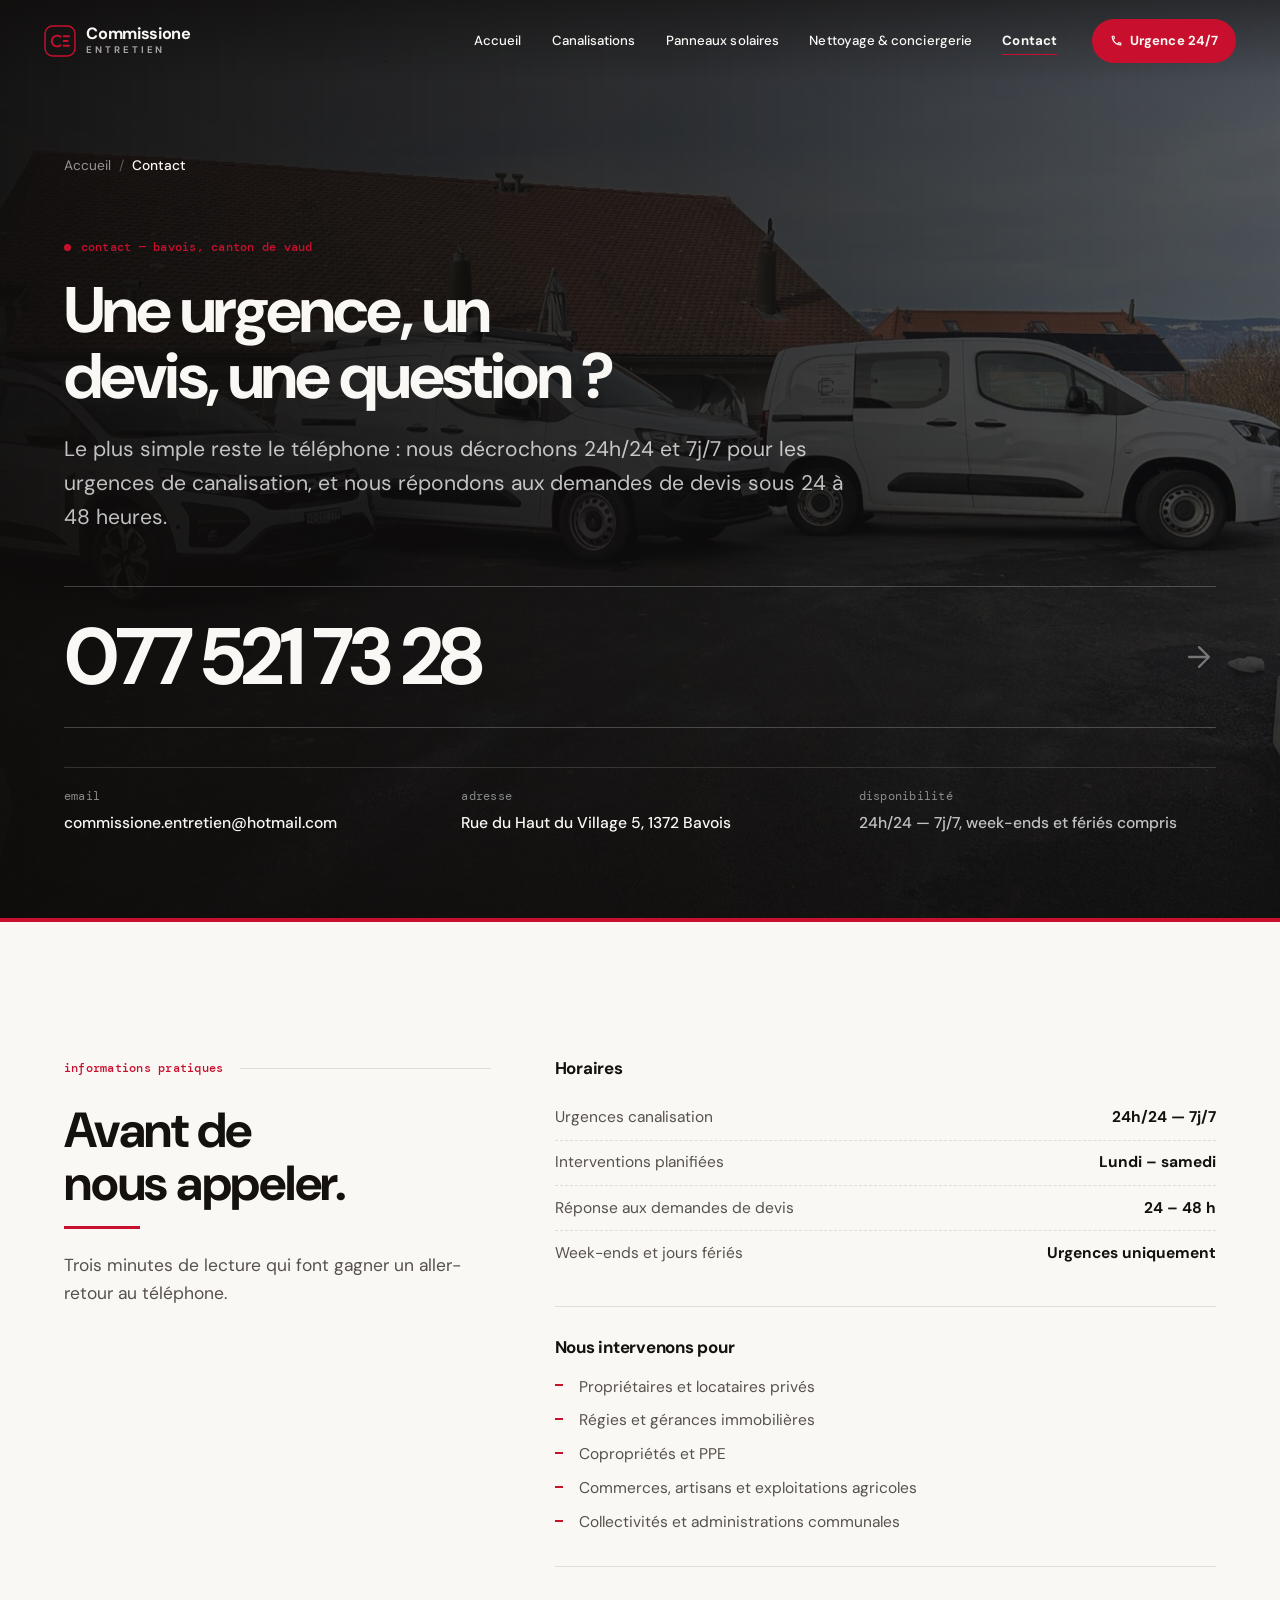
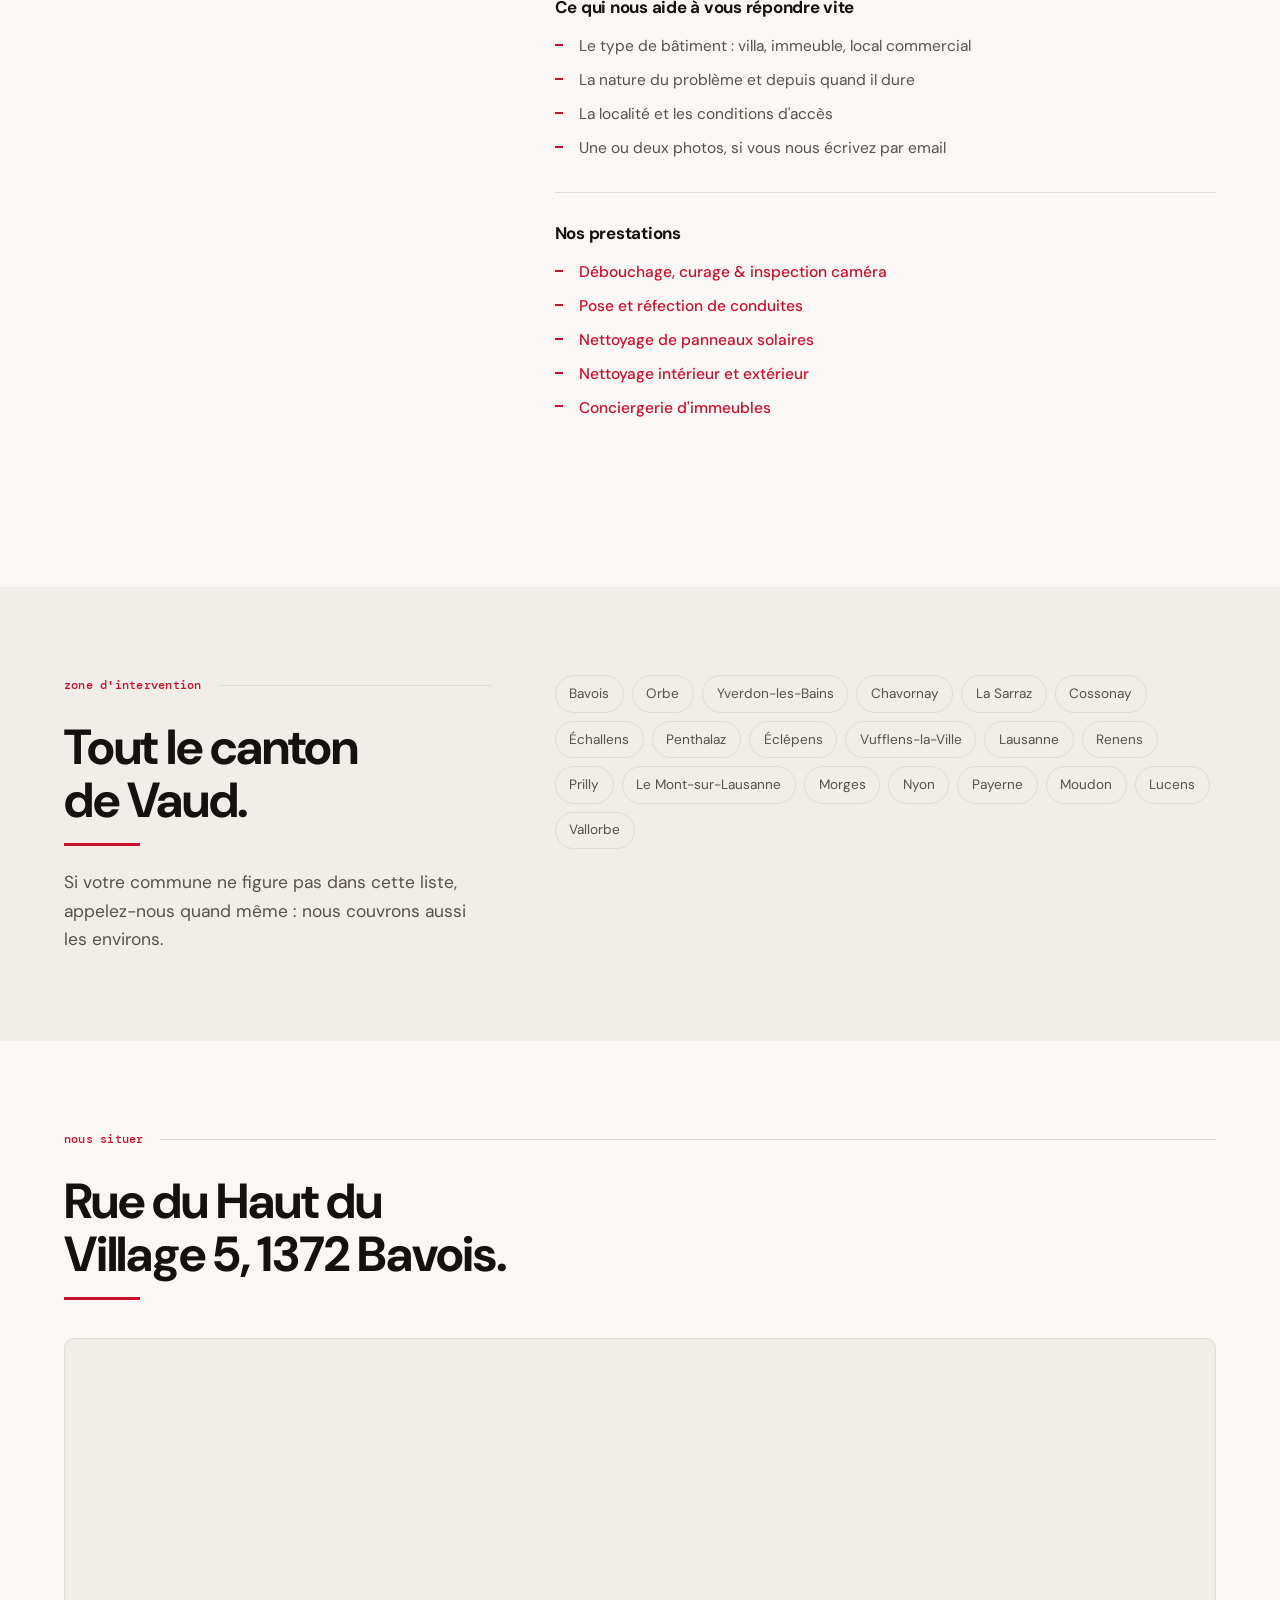
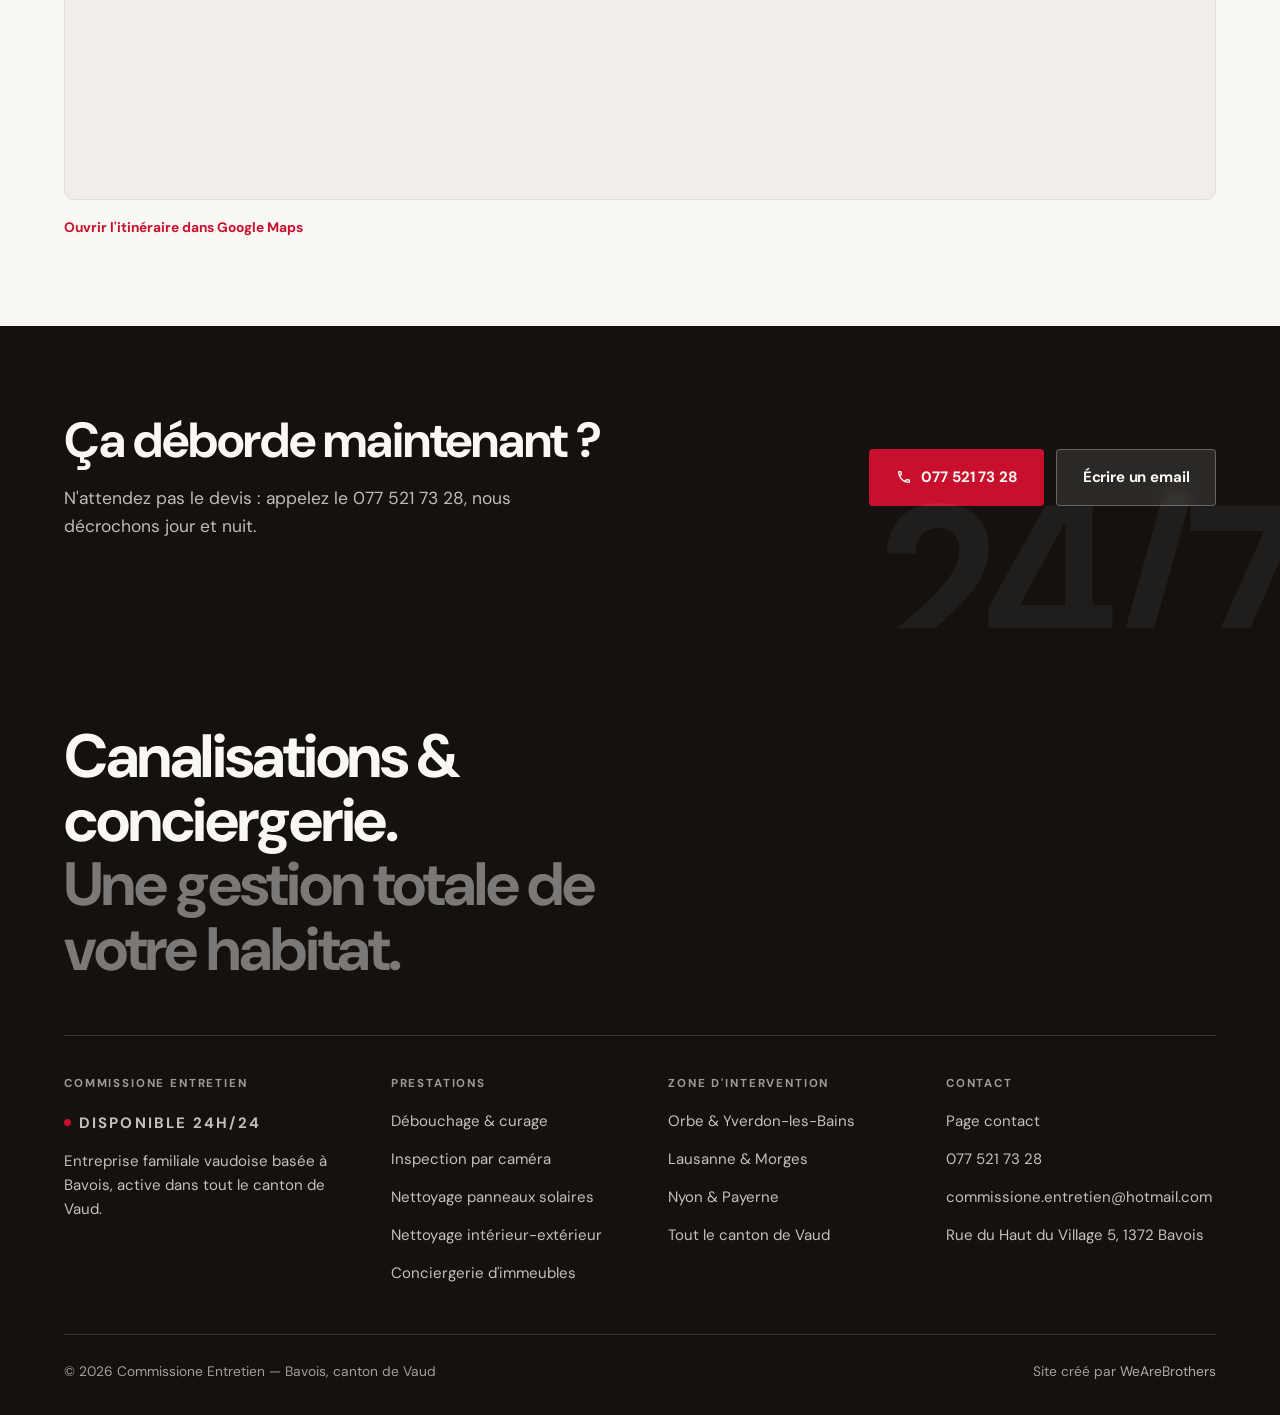
==== commit 01896a8c: "Refonte mobile du header et du menu de navigation Le header débordait sur petit écran : le bouton « " ====
--- a/contact/index.html
+++ b/contact/index.html
@@ -23,7 +23,6 @@
     <meta property="og:description" content="077 521 73 28 — disponible 24h/24 dans tout le canton de Vaud. Devis gratuit et sans engagement.">
     <meta property="og:url" content="https://commissione-entretien.ch/contact/">
     <meta property="og:image" content="https://commissione-entretien.ch/assets/paysage-vaud-bavois.png">
-    <meta property="og:image:alt" content="Campagne vaudoise autour de Bavois">
     <meta property="og:locale" content="fr_CH">
 
     <!-- Twitter -->
@@ -140,9 +139,9 @@
         </nav>
 
         <div class="header-right">
-            <a href="tel:+41775217328" class="header-phone">
+            <a href="tel:+41775217328" class="header-phone" aria-label="Appeler — urgence 24h/24, 7j/7">
                 <svg width="13" height="13" viewBox="0 0 24 24" fill="currentColor" aria-hidden="true"><path d="M6.54 5c.06.89.21 1.76.45 2.59l-1.2 1.2c-.41-1.2-.67-2.47-.76-3.79h1.51m9.86 12.02c.85.24 1.72.39 2.6.45v1.49c-1.32-.09-2.59-.35-3.8-.75l1.2-1.19M7.5 3H4c-.55 0-1 .45-1 1 0 9.39 7.61 17 17 17 .55 0 1-.45 1-1v-3.49c0-.55-.45-1-1-1-1.24 0-2.45-.2-3.57-.57-.1-.04-.21-.05-.31-.05-.26 0-.51.1-.71.29l-2.2 2.2c-2.83-1.45-5.15-3.76-6.59-6.59l2.2-2.2c.28-.28.38-.67.27-1.04C8.7 6.45 8.5 5.25 8.5 4c0-.55-.45-1-1-1z"/></svg>
-                Urgence 24/7
+                <span class="header-phone-label">Urgence 24/7</span>
             </a>
             <button class="header-menu-btn" data-menu-toggle aria-label="Ouvrir le menu" aria-expanded="false" aria-controls="nav-overlay">
                 <span class="menu-line"></span>
@@ -158,10 +157,10 @@
             <a href="../debouchage-curage-canalisation/" class="nav-link">Canalisations</a>
             <a href="../nettoyage-panneaux-solaires/" class="nav-link">Panneaux solaires</a>
             <a href="../nettoyage-conciergerie/" class="nav-link">Nettoyage &amp; conciergerie</a>
-            <a href="./" class="nav-link">Contact</a>
+            <a href="./" class="nav-link" aria-current="page">Contact</a>
         </div>
         <div class="nav-contact">
-            <a href="tel:+41775217328" class="nav-phone">077 521 73 28</a>
+            <a href="tel:+41775217328" class="nav-phone" aria-label="Appeler le 077 521 73 28"><svg width="17" height="17" viewBox="0 0 24 24" fill="currentColor" aria-hidden="true"><path d="M6.54 5c.06.89.21 1.76.45 2.59l-1.2 1.2c-.41-1.2-.67-2.47-.76-3.79h1.51m9.86 12.02c.85.24 1.72.39 2.6.45v1.49c-1.32-.09-2.59-.35-3.8-.75l1.2-1.19M7.5 3H4c-.55 0-1 .45-1 1 0 9.39 7.61 17 17 17 .55 0 1-.45 1-1v-3.49c0-.55-.45-1-1-1-1.24 0-2.45-.2-3.57-.57-.1-.04-.21-.05-.31-.05-.26 0-.51.1-.71.29l-2.2 2.2c-2.83-1.45-5.15-3.76-6.59-6.59l2.2-2.2c.28-.28.38-.67.27-1.04C8.7 6.45 8.5 5.25 8.5 4c0-.55-.45-1-1-1z"/></svg>077 521 73 28</a>
             <a href="mailto:commissione.entretien@hotmail.com">commissione.entretien@hotmail.com</a>
             <a href="https://maps.google.com/?q=Rue+du+Haut+du+Village+5,+1372+Bavois" target="_blank" rel="noopener">Rue du Haut du Village 5, 1372 Bavois</a>
         </div>
@@ -174,7 +173,7 @@
         <!-- ==================== OUVERTURE ==================== -->
         <section class="contact-hero" aria-labelledby="contact-title">
             <img src="../assets/photos/flotte-vehicules-commissione-entretien.jpg"
-                 alt="Flotte de véhicules d'intervention Commissione Entretien à Bavois"
+                 alt=""
                  class="contact-hero-bg" width="1800" height="1350" fetchpriority="high" decoding="async">
             <div class="contact-hero-scrim" aria-hidden="true"></div>
             <div class="hero-rule" aria-hidden="true"></div>
--- a/css/base.css
+++ b/css/base.css
@@ -48,6 +48,13 @@
     }
 }
 
+/* Téléphone en paysage : le header rendrait 18 % de la hauteur inutilisable. */
+@media (max-width: 900px) and (max-height: 620px) {
+    :root {
+        --header-h: 56px;
+    }
+}
+
 html,
 body {
     background: var(--paper);
@@ -63,7 +70,14 @@
     overflow-x: hidden;
 }
 
+/* Page figée derrière le menu ou la visionneuse. La position fixe est le seul
+   verrou que respecte iOS Safari ; `top` est posé en JS pour ne pas perdre la
+   position de défilement. */
 body.is-locked {
+    position: fixed;
+    left: 0;
+    right: 0;
+    width: 100%;
     overflow: hidden;
 }
 
@@ -585,17 +599,6 @@
     margin: 0;
 }
 
-/* Légendes en mono, façon planche de rapport d'intervention */
-figcaption {
-    margin-top: 0.8rem;
-    font-family: var(--font-mono);
-    font-size: 0.76rem;
-    line-height: 1.55;
-    letter-spacing: 0.01em;
-    text-transform: lowercase;
-    color: var(--grey-500);
-}
-
 /* --- Colonne épinglée ------------------------------------------------------ */
 
 /* Le titre reste en place à gauche pendant que le contenu défile à droite. */
--- a/css/layout.css
+++ b/css/layout.css
@@ -19,16 +19,50 @@
     position: fixed;
     inset: 0 0 auto 0;
     z-index: 90;
-    height: var(--header-h);
+    height: calc(var(--header-h) + env(safe-area-inset-top));
+    padding-top: env(safe-area-inset-top);
     display: flex;
     align-items: center;
     justify-content: space-between;
-    gap: 1rem;
-    padding-inline: var(--gutter);
+    gap: 0.6rem;
+    /* Encoches et bords arrondis : le contenu ne passe jamais dessous. */
+    padding-left: max(var(--gutter), env(safe-area-inset-left));
+    padding-right: max(var(--gutter), env(safe-area-inset-right));
     color: var(--paper);
     transition: background-color 0.35s var(--ease), color 0.35s var(--ease),
         box-shadow 0.35s var(--ease), border-color 0.35s var(--ease);
     border-bottom: 1px solid transparent;
+}
+
+/* Voile dégradé sous le header transparent : garde le logo et les icônes
+   lisibles quelle que soit la zone de la photo du hero. */
+.header:not(.header--solid)::before {
+    content: "";
+    position: absolute;
+    inset: 0;
+    z-index: -1;
+    background: linear-gradient(to bottom, rgba(12, 10, 9, 0.5), rgba(12, 10, 9, 0));
+    opacity: 1;
+    transition: opacity 0.35s var(--ease);
+    pointer-events: none;
+}
+
+.header.is-scrolled::before {
+    opacity: 0;
+}
+
+/* Menu ouvert : le header prend le fond de l'overlay, pour que les liens
+   disparaissent proprement dessous quand la liste défile. */
+.nav-open .header,
+.nav-open .header--solid {
+    background: var(--ink);
+    backdrop-filter: none;
+    color: var(--paper);
+    border-bottom-color: rgba(255, 255, 255, 0.12);
+}
+
+.nav-open .header::before {
+    opacity: 0;
 }
 
 /* Pages intérieures : header opaque dès le chargement */
@@ -51,6 +85,7 @@
     display: flex;
     align-items: center;
     gap: 0.65rem;
+    min-width: 0;
     line-height: 1;
     letter-spacing: 0.01em;
 }
@@ -58,12 +93,22 @@
 .header-logo-text {
     display: flex;
     flex-direction: column;
+    min-width: 0;
 }
 
 .header-logo .logo-name {
     font-size: 1.02rem;
     font-weight: 700;
     letter-spacing: -0.02em;
+    white-space: nowrap;
+}
+
+/* Très petits écrans (320px) : le monogramme seul suffit à identifier la marque
+   et libère la place nécessaire aux deux boutons d'action. */
+@media (max-width: 359px) {
+    .header-logo-text {
+        display: none;
+    }
 }
 
 .header-logo .logo-sub {
@@ -82,14 +127,22 @@
 .header-right {
     display: flex;
     align-items: center;
-    gap: 0.7rem;
-}
-
+    gap: 0.4rem;
+    flex-shrink: 0;
+}
+
+/* Bouton d'appel — pastille ronde de 44px sur mobile (icône seule, le libellé
+   ferait passer le bouton sur deux lignes), bouton étiqueté dès qu'il y a
+   la place. */
 .header-phone {
     display: inline-flex;
     align-items: center;
+    justify-content: center;
+    flex-shrink: 0;
     gap: 0.45rem;
-    padding: 0.55rem 0.95rem;
+    width: 44px;
+    height: 44px;
+    padding: 0;
     background: var(--accent);
     color: var(--paper);
     font-size: 0.78rem;
@@ -99,9 +152,43 @@
     transition: background-color 0.25s var(--ease), transform 0.25s var(--ease);
 }
 
-.header-phone:hover {
-    background: var(--accent-dark);
-    transform: translateY(-1px);
+.header-phone svg {
+    width: 17px;
+    height: 17px;
+    flex-shrink: 0;
+}
+
+.header-phone-label {
+    display: none;
+}
+
+.header-phone:active {
+    transform: scale(0.94);
+}
+
+@media (min-width: 600px) {
+    .header-phone {
+        width: auto;
+        height: 44px;
+        padding-inline: 1.05rem;
+    }
+
+    .header-phone svg {
+        width: 13px;
+        height: 13px;
+    }
+
+    .header-phone-label {
+        display: inline;
+        white-space: nowrap;
+    }
+}
+
+@media (hover: hover) {
+    .header-phone:hover {
+        background: var(--accent-dark);
+        transform: translateY(-1px);
+    }
 }
 
 .header-menu-btn {
@@ -109,28 +196,34 @@
     flex-direction: column;
     justify-content: center;
     gap: 5px;
-    width: 42px;
-    height: 42px;
+    width: 44px;
+    height: 44px;
+    flex-shrink: 0;
     align-items: center;
     border-radius: 50%;
     transition: background-color 0.25s var(--ease);
-}
-
-.header-menu-btn:hover {
-    background: rgba(127, 127, 127, 0.14);
+    -webkit-tap-highlight-color: transparent;
+}
+
+@media (hover: hover) {
+    .header-menu-btn:hover {
+        background: rgba(127, 127, 127, 0.14);
+    }
 }
 
 .menu-line {
     display: block;
-    width: 19px;
+    width: 21px;
     height: 2px;
     background: currentColor;
     border-radius: 2px;
     transition: transform 0.3s var(--ease), opacity 0.2s var(--ease);
 }
 
+/* Menu ouvert : le bouton passe en croix sur le fond sombre de l'overlay */
 .header-menu-btn[aria-expanded="true"] {
     color: var(--paper);
+    background: rgba(255, 255, 255, 0.12);
 }
 
 .header-menu-btn[aria-expanded="true"] .menu-line:first-child {
@@ -187,7 +280,7 @@
 
     .header-phone {
         font-size: 0.82rem;
-        padding: 0.62rem 1.1rem;
+        padding-inline: 1.1rem;
     }
 }
 
@@ -201,8 +294,20 @@
     color: var(--paper);
     display: flex;
     flex-direction: column;
-    justify-content: center;
-    padding: calc(var(--header-h) + 2rem) var(--gutter) 3rem;
+
+    /* 100dvh suit la barre d'URL mobile : le bas du menu reste toujours
+       atteignable, même quand Safari rétracte sa barre. */
+    height: 100vh;
+    height: 100dvh;
+    overflow-y: auto;
+    overscroll-behavior: contain;
+    -webkit-overflow-scrolling: touch;
+
+    padding: calc(var(--header-h) + env(safe-area-inset-top) + 1.2rem)
+             max(var(--gutter), env(safe-area-inset-right))
+             calc(1.5rem + env(safe-area-inset-bottom))
+             max(var(--gutter), env(safe-area-inset-left));
+
     opacity: 0;
     visibility: hidden;
     transform: translateY(-12px);
@@ -218,19 +323,41 @@
 .nav-links {
     display: flex;
     flex-direction: column;
-    gap: 0.25rem;
-    margin-bottom: 3rem;
-}
-
+}
+
+/* Chaque entrée est une ligne pleine largeur : cible tactile large et sans
+   ambiguïté, séparateur visible, jamais de retour à la ligne. */
 .nav-link {
-    display: block;
-    font-size: clamp(1.9rem, 8vw, 3.4rem);
-    font-weight: 700;
-    letter-spacing: -0.035em;
-    line-height: 1.16;
+    position: relative;
+    display: flex;
+    align-items: center;
+    min-height: 60px;
+    padding: 0.7rem 2.2rem 0.7rem 0;
+    font-size: clamp(1.25rem, 5.2vw, 1.7rem);
+    font-weight: 700;
+    letter-spacing: -0.025em;
+    line-height: 1.2;
+    border-bottom: 1px solid rgba(255, 255, 255, 0.12);
     opacity: 0;
-    transform: translateY(18px);
-    transition: opacity 0.45s var(--ease), transform 0.45s var(--ease), color 0.25s var(--ease);
+    transform: translateY(14px);
+    transition: opacity 0.4s var(--ease), transform 0.4s var(--ease), color 0.25s var(--ease);
+    -webkit-tap-highlight-color: transparent;
+}
+
+/* Chevron : indique que la ligne entière mène à une page */
+.nav-link::after {
+    content: "";
+    position: absolute;
+    right: 4px;
+    top: 50%;
+    width: 8px;
+    height: 8px;
+    margin-top: -4px;
+    border-right: 2px solid currentColor;
+    border-bottom: 2px solid currentColor;
+    transform: rotate(-45deg);
+    opacity: 0.4;
+    transition: transform 0.25s var(--ease), opacity 0.25s var(--ease);
 }
 
 .nav-overlay.is-open .nav-link {
@@ -238,23 +365,62 @@
     transform: none;
 }
 
-.nav-overlay.is-open .nav-link:nth-child(1) { transition-delay: 0.06s; }
-.nav-overlay.is-open .nav-link:nth-child(2) { transition-delay: 0.11s; }
-.nav-overlay.is-open .nav-link:nth-child(3) { transition-delay: 0.16s; }
-.nav-overlay.is-open .nav-link:nth-child(4) { transition-delay: 0.21s; }
-.nav-overlay.is-open .nav-link:nth-child(5) { transition-delay: 0.26s; }
-
-.nav-link:hover {
+.nav-overlay.is-open .nav-link:nth-child(1) { transition-delay: 0.05s; }
+.nav-overlay.is-open .nav-link:nth-child(2) { transition-delay: 0.09s; }
+.nav-overlay.is-open .nav-link:nth-child(3) { transition-delay: 0.13s; }
+.nav-overlay.is-open .nav-link:nth-child(4) { transition-delay: 0.17s; }
+.nav-overlay.is-open .nav-link:nth-child(5) { transition-delay: 0.21s; }
+
+/* Page courante : barre d'accent à gauche + libellé rouge */
+.nav-link[aria-current="page"] {
     color: var(--accent);
-}
-
+    padding-left: 0.9rem;
+}
+
+.nav-link[aria-current="page"]::before {
+    content: "";
+    position: absolute;
+    left: 0;
+    top: 50%;
+    width: 3px;
+    height: 24px;
+    margin-top: -12px;
+    background: var(--accent);
+    border-radius: 2px;
+}
+
+.nav-link[aria-current="page"]::after {
+    opacity: 0.85;
+}
+
+.nav-link:active {
+    color: var(--accent);
+}
+
+.nav-link:active::after {
+    transform: rotate(-45deg) translate(2px, 2px);
+    opacity: 0.9;
+}
+
+@media (hover: hover) {
+    .nav-link:hover {
+        color: var(--accent);
+    }
+
+    .nav-link:hover::after {
+        transform: rotate(-45deg) translate(2px, 2px);
+        opacity: 0.9;
+    }
+}
+
+/* Bloc contact poussé en bas du menu, sans jamais chevaucher les liens */
 .nav-contact {
     display: flex;
     flex-direction: column;
-    gap: 0.4rem;
-    padding-top: 1.8rem;
-    border-top: 1px solid rgba(255, 255, 255, 0.14);
-    font-size: 0.95rem;
+    gap: 0.5rem;
+    margin-top: auto;
+    padding-top: 2rem;
+    font-size: 0.92rem;
 }
 
 .nav-contact a {
@@ -262,15 +428,78 @@
     transition: color 0.25s var(--ease);
 }
 
-.nav-contact a:hover {
-    color: var(--paper);
-}
-
+@media (hover: hover) {
+    .nav-contact a:hover {
+        color: var(--paper);
+    }
+}
+
+/* Appel direct : bouton pleine largeur, l'action principale du site */
 .nav-contact .nav-phone {
-    font-size: 1.4rem;
-    font-weight: 700;
-    color: var(--paper);
-    letter-spacing: -0.02em;
+    display: flex;
+    align-items: center;
+    justify-content: center;
+    gap: 0.55rem;
+    min-height: 54px;
+    margin-bottom: 0.4rem;
+    background: var(--accent);
+    color: var(--paper);
+    font-size: 1.15rem;
+    font-weight: 700;
+    letter-spacing: -0.01em;
+    border-radius: var(--radius);
+}
+
+.nav-contact .nav-phone svg {
+    flex-shrink: 0;
+}
+
+.nav-contact .nav-phone:active {
+    background: var(--accent-dark);
+}
+
+/* Coordonnées secondaires : cibles tactiles confortables */
+.nav-contact a:not(.nav-phone) {
+    display: flex;
+    align-items: center;
+    min-height: 44px;
+    line-height: 1.4;
+}
+
+/* Écrans courts (paysage, petits téléphones) : on comprime le rythme plutôt
+   que de laisser le contenu déborder. */
+@media (max-height: 620px) {
+    .nav-link {
+        min-height: 48px;
+        font-size: 1.1rem;
+        padding-block: 0.4rem;
+    }
+
+    .nav-contact {
+        padding-top: 1.2rem;
+    }
+
+    .nav-contact .nav-phone {
+        min-height: 46px;
+        font-size: 1rem;
+    }
+}
+
+@media (prefers-reduced-motion: reduce) {
+
+    .nav-overlay,
+    .nav-link {
+        transition-duration: 0.01ms;
+        transition-delay: 0ms !important;
+    }
+
+    .nav-overlay {
+        transform: none;
+    }
+
+    .nav-link {
+        transform: none;
+    }
 }
 
 /* --- Fil d'Ariane --------------------------------------------------------- */
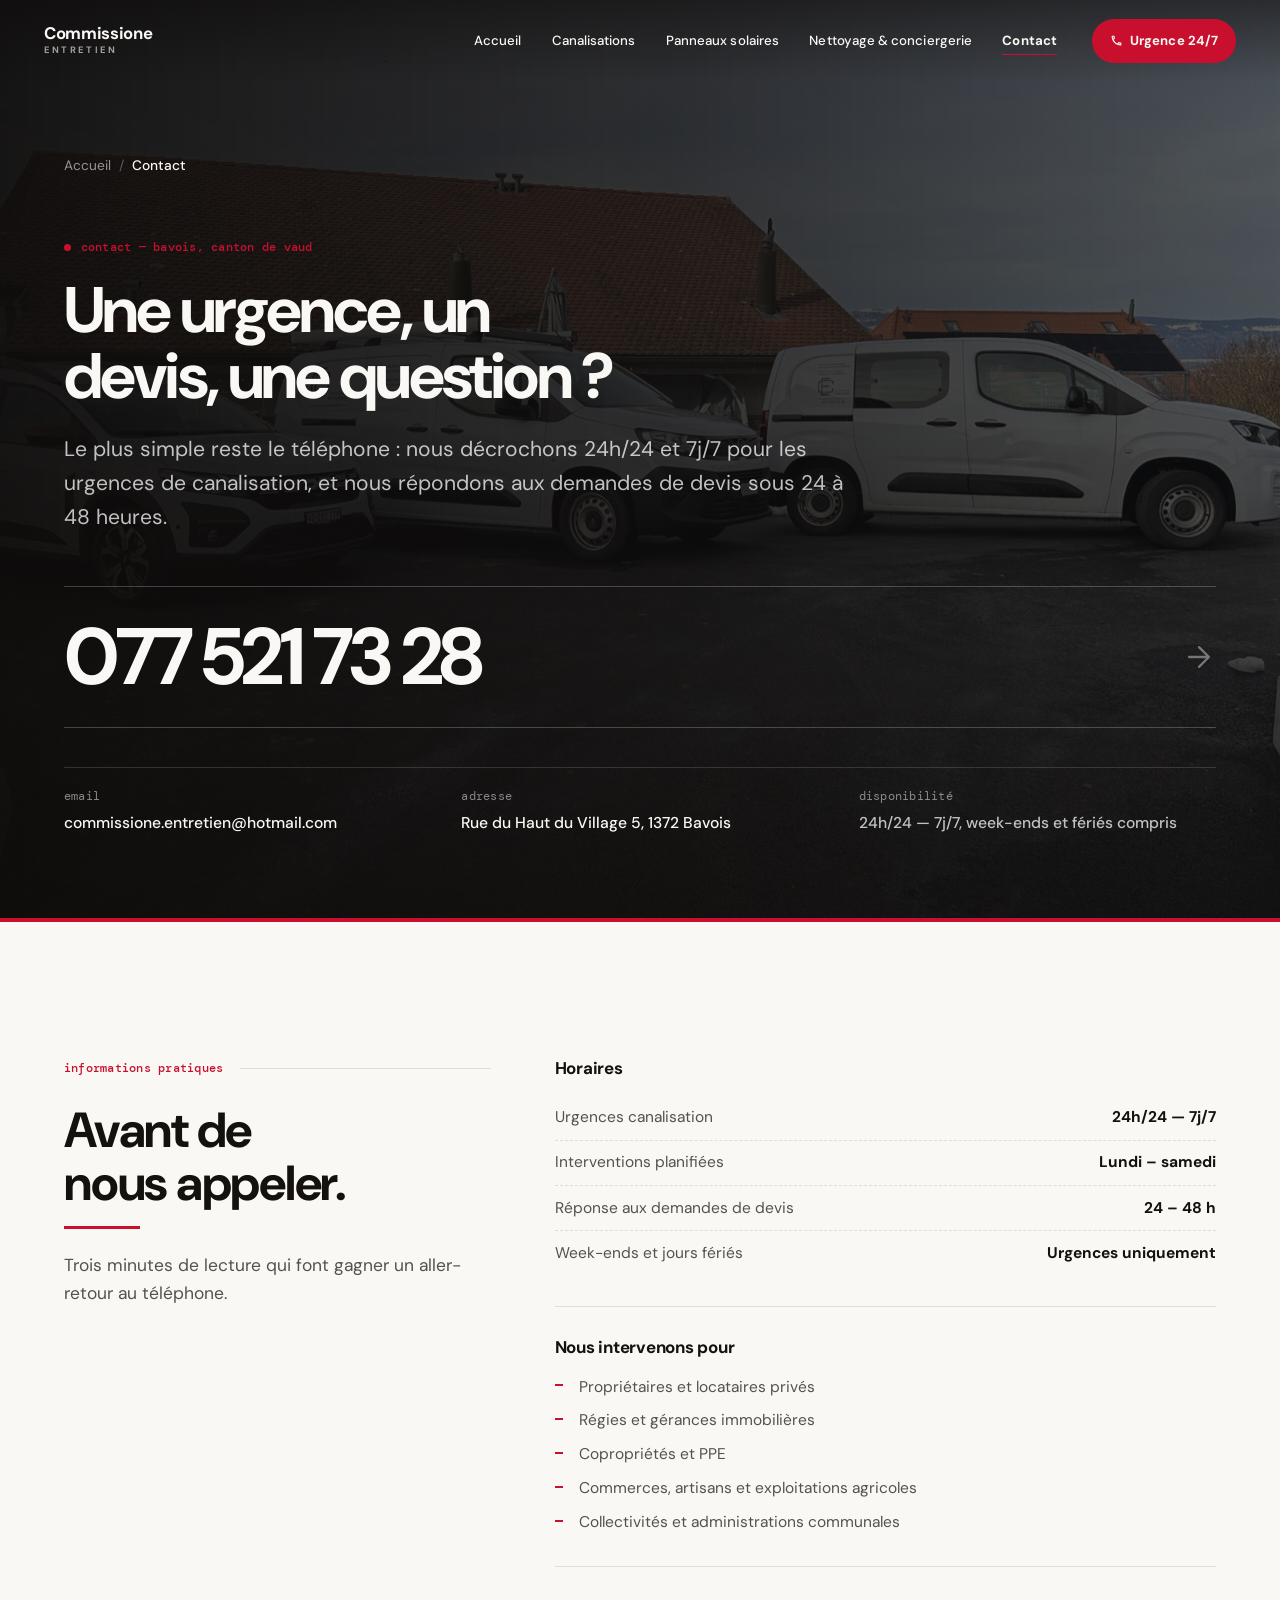
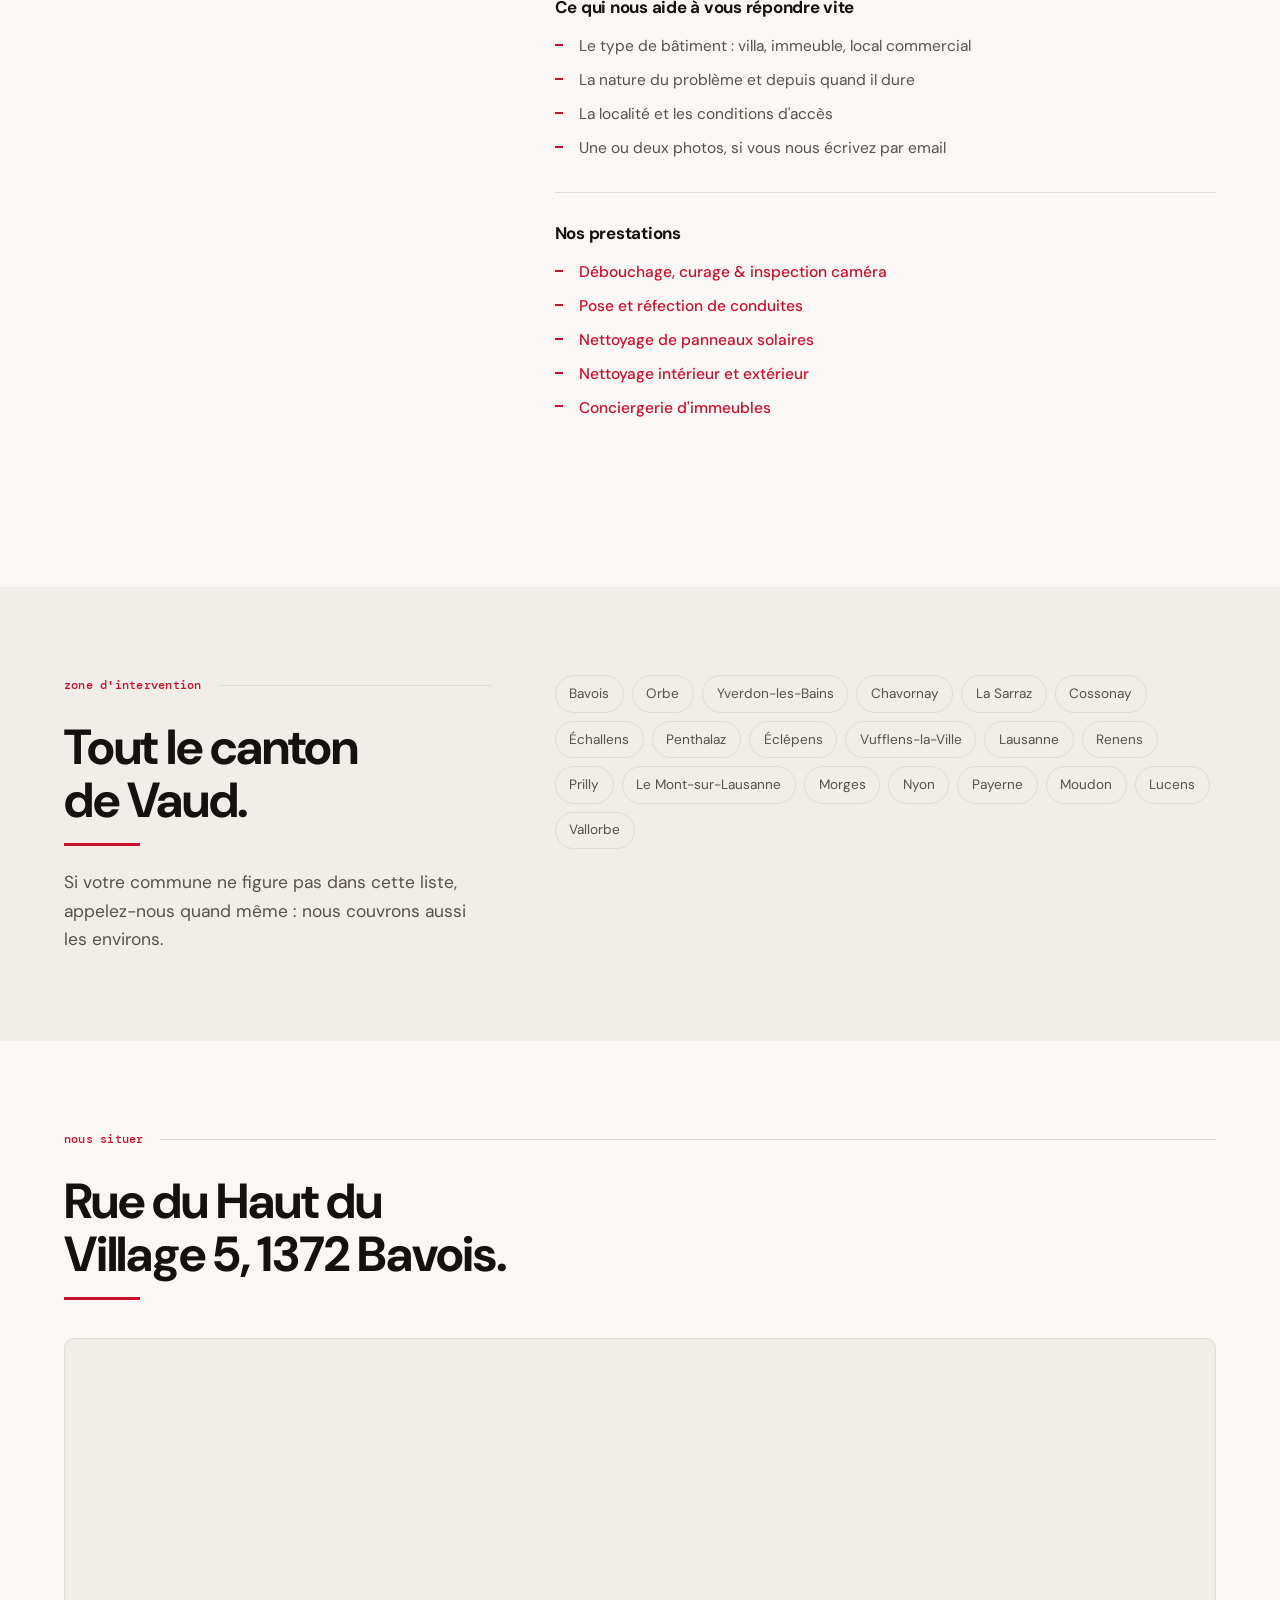
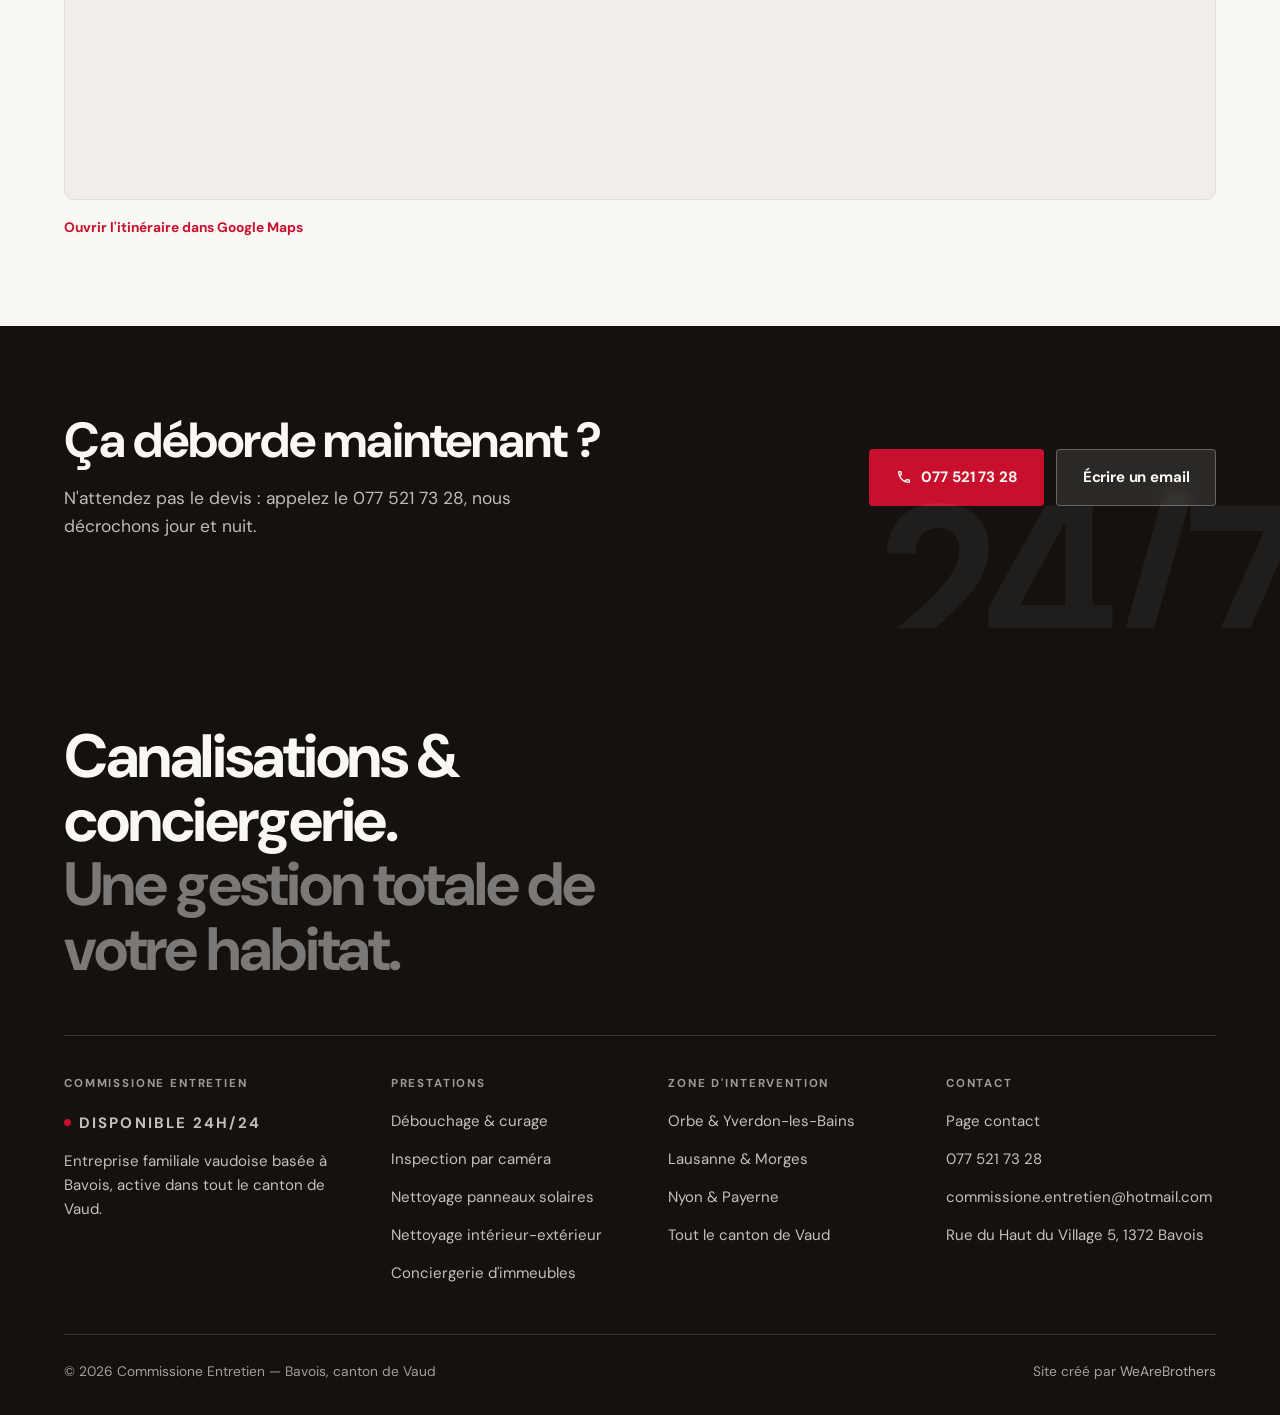
==== commit 6dea0581: "Allège le header et resserre le rythme de lecture mobile Header - Le monogramme « CE » est retiré su" ====
--- a/contact/index.html
+++ b/contact/index.html
@@ -123,7 +123,6 @@
     <!-- ==================== HEADER ==================== -->
     <header class="header" data-header>
         <a href="../" class="header-logo" aria-label="Commissione Entretien — accueil">
-            <svg class="logo-mark" width="32" height="32" viewBox="0 0 40 40" fill="none" aria-hidden="true"><rect x="1.3" y="1.3" width="37.4" height="37.4" rx="9.5" stroke="currentColor" stroke-width="1.8"/><path d="M20.4 14.6a6.7 6.7 0 100 10.8" stroke="currentColor" stroke-width="2.5" stroke-linecap="round"/><path d="M24.6 14.2h6.6M24.6 20h5M24.6 25.8h6.6" stroke="currentColor" stroke-width="2.5" stroke-linecap="round"/></svg>
             <span class="header-logo-text">
                 <span class="logo-name">Commissione</span>
                 <span class="logo-sub">Entretien</span>
--- a/css/base.css
+++ b/css/base.css
@@ -134,6 +134,18 @@
     padding-block: clamp(3rem, 1.8rem + 6vw, 5.5rem);
 }
 
+/* Sur téléphone, la formule ci-dessus produisait 134px de vide entre chaque
+   section — près d'un sixième d'écran, dix fois dans la page. */
+@media (max-width: 600px) {
+    .section {
+        padding-block: 3.2rem;
+    }
+
+    .section--tight {
+        padding-block: 2.6rem;
+    }
+}
+
 .section--ink {
     background: var(--ink);
     color: var(--paper);
@@ -195,6 +207,14 @@
     color: var(--grey-600);
     max-width: 56ch;
     margin-top: 1.4rem;
+}
+
+/* La mesure courte de 20ch met en valeur les titres sur grand écran ; sur
+   téléphone elle bride la colonne et provoque des coupures orphelines. */
+@media (max-width: 600px) {
+    .section-heading {
+        max-width: none;
+    }
 }
 
 .section--ink .section-intro {
--- a/css/layout.css
+++ b/css/layout.css
@@ -74,17 +74,11 @@
     border-bottom-color: var(--grey-200);
 }
 
-/* --- Monogramme CE — signature de marque ---------------------------------- */
-
-.logo-mark {
-    flex-shrink: 0;
-    color: var(--accent);
-}
+/* --- Nom de marque — seule signature du header ----------------------------- */
 
 .header-logo {
     display: flex;
     align-items: center;
-    gap: 0.65rem;
     min-width: 0;
     line-height: 1;
     letter-spacing: 0.01em;
@@ -97,27 +91,19 @@
 }
 
 .header-logo .logo-name {
-    font-size: 1.02rem;
+    font-size: 1.05rem;
     font-weight: 700;
     letter-spacing: -0.02em;
     white-space: nowrap;
 }
 
-/* Très petits écrans (320px) : le monogramme seul suffit à identifier la marque
-   et libère la place nécessaire aux deux boutons d'action. */
-@media (max-width: 359px) {
-    .header-logo-text {
-        display: none;
-    }
-}
-
 .header-logo .logo-sub {
-    font-size: 0.6rem;
-    font-weight: 700;
-    letter-spacing: 0.3em;
+    font-size: 0.58rem;
+    font-weight: 700;
+    letter-spacing: 0.28em;
     text-transform: uppercase;
     opacity: 0.62;
-    margin-top: 3px;
+    margin-top: 4px;
 }
 
 .header-nav {
@@ -699,8 +685,11 @@
     color: var(--ink);
 }
 
+/* Réserve la hauteur réelle de la barre, encoche du bas comprise : sans le
+   safe-area, les 34px de la zone d'accueil iPhone masquaient le dernier
+   élément de chaque page. */
 body {
-    padding-bottom: 76px;
+    padding-bottom: calc(76px + env(safe-area-inset-bottom));
 }
 
 @media (min-width: 860px) {
--- a/css/home.css
+++ b/css/home.css
@@ -14,6 +14,14 @@
     background: var(--ink);
     color: var(--paper);
     overflow: hidden;
+}
+
+/* La barre d'appel fixe recouvre le bas de l'écran : sans cette réserve, la
+   fiche technique du hero disparaissait derrière elle. */
+@media (max-width: 859px) {
+    .hero {
+        padding-bottom: calc(2.5rem + 76px + env(safe-area-inset-bottom));
+    }
 }
 
 .hero-bg {
@@ -354,28 +362,36 @@
     font-size: 0.96rem;
 }
 
+/* Dix-huit prestations : en capsules, la liste formait un mur d'un écran et
+   demi à l'alignement irrégulier. En colonnes, elle tient en un coup d'œil. */
 .tags {
-    display: flex;
-    flex-wrap: wrap;
-    gap: 0.5rem;
-    margin-top: 1.6rem;
+    display: grid;
+    /* 200px : le seuil sous lequel un libellé passerait sur deux lignes. Sur
+       téléphone la liste reste donc en une colonne, parfaitement régulière. */
+    grid-template-columns: repeat(auto-fill, minmax(200px, 1fr));
+    column-gap: 1.5rem;
+    margin-top: 1.4rem;
+    border-top: 1px solid var(--grey-200);
 }
 
 .tags li {
-    padding: 0.5rem 0.95rem;
-    background: var(--card);
-    border: 1px solid var(--grey-200);
-    border-radius: 100px;
-    font-size: 0.88rem;
+    position: relative;
+    padding: 0.6rem 0 0.6rem 0.9rem;
+    border-bottom: 1px solid var(--grey-200);
+    font-size: 0.9rem;
+    line-height: 1.4;
     color: var(--grey-600);
-    transition: border-color 0.25s var(--ease), color 0.25s var(--ease),
-        transform 0.25s var(--ease);
-}
-
-.tags li:hover {
-    border-color: var(--accent);
-    color: var(--ink);
-    transform: translateY(-2px);
+}
+
+.tags li::before {
+    content: "";
+    position: absolute;
+    left: 0;
+    top: 1.05em;
+    width: 4px;
+    height: 4px;
+    border-radius: 50%;
+    background: var(--accent);
 }
 
 /* --- Bande urgence — le pic de la page ------------------------------------- */
@@ -589,26 +605,39 @@
     margin-top: 2.6rem;
 }
 
+/* Vingt noms de communes : courts, ils restent en capsules — mais resserrées,
+   pour en aligner trois par ligne au lieu de deux. */
 .zone-list {
     display: flex;
     flex-wrap: wrap;
-    gap: 0.5rem;
+    gap: 0.4rem;
 }
 
 .zone-list li {
-    padding: 0.45rem 0.9rem;
+    padding: 0.36rem 0.72rem;
     border: 1px solid var(--grey-200);
     border-radius: 100px;
-    font-size: 0.88rem;
+    font-size: 0.82rem;
     color: var(--grey-600);
-    transition: border-color 0.25s var(--ease), color 0.25s var(--ease),
-        transform 0.25s var(--ease);
-}
-
-.zone-list li:hover {
-    border-color: var(--accent);
-    color: var(--ink);
-    transform: translateY(-2px);
+    transition: border-color 0.25s var(--ease), color 0.25s var(--ease);
+}
+
+@media (min-width: 600px) {
+    .zone-list {
+        gap: 0.5rem;
+    }
+
+    .zone-list li {
+        padding: 0.45rem 0.9rem;
+        font-size: 0.88rem;
+    }
+}
+
+@media (hover: hover) {
+    .zone-list li:hover {
+        border-color: var(--accent);
+        color: var(--ink);
+    }
 }
 
 @media (min-width: 900px) {
--- a/css/contact.css
+++ b/css/contact.css
@@ -296,19 +296,26 @@
 }
 
 .communes li {
-    padding: 0.42rem 0.85rem;
+    padding: 0.36rem 0.72rem;
     border: 1px solid var(--grey-200);
     border-radius: 100px;
-    font-size: 0.85rem;
+    font-size: 0.82rem;
     color: var(--grey-600);
-    transition: border-color 0.25s var(--ease), color 0.25s var(--ease),
-        transform 0.25s var(--ease);
-}
-
-.communes li:hover {
-    border-color: var(--accent);
-    color: var(--ink);
-    transform: translateY(-2px);
+    transition: border-color 0.25s var(--ease), color 0.25s var(--ease);
+}
+
+@media (min-width: 600px) {
+    .communes li {
+        padding: 0.42rem 0.85rem;
+        font-size: 0.85rem;
+    }
+}
+
+@media (hover: hover) {
+    .communes li:hover {
+        border-color: var(--accent);
+        color: var(--ink);
+    }
 }
 
 /* --- Carte -------------------------------------------------------------------- */
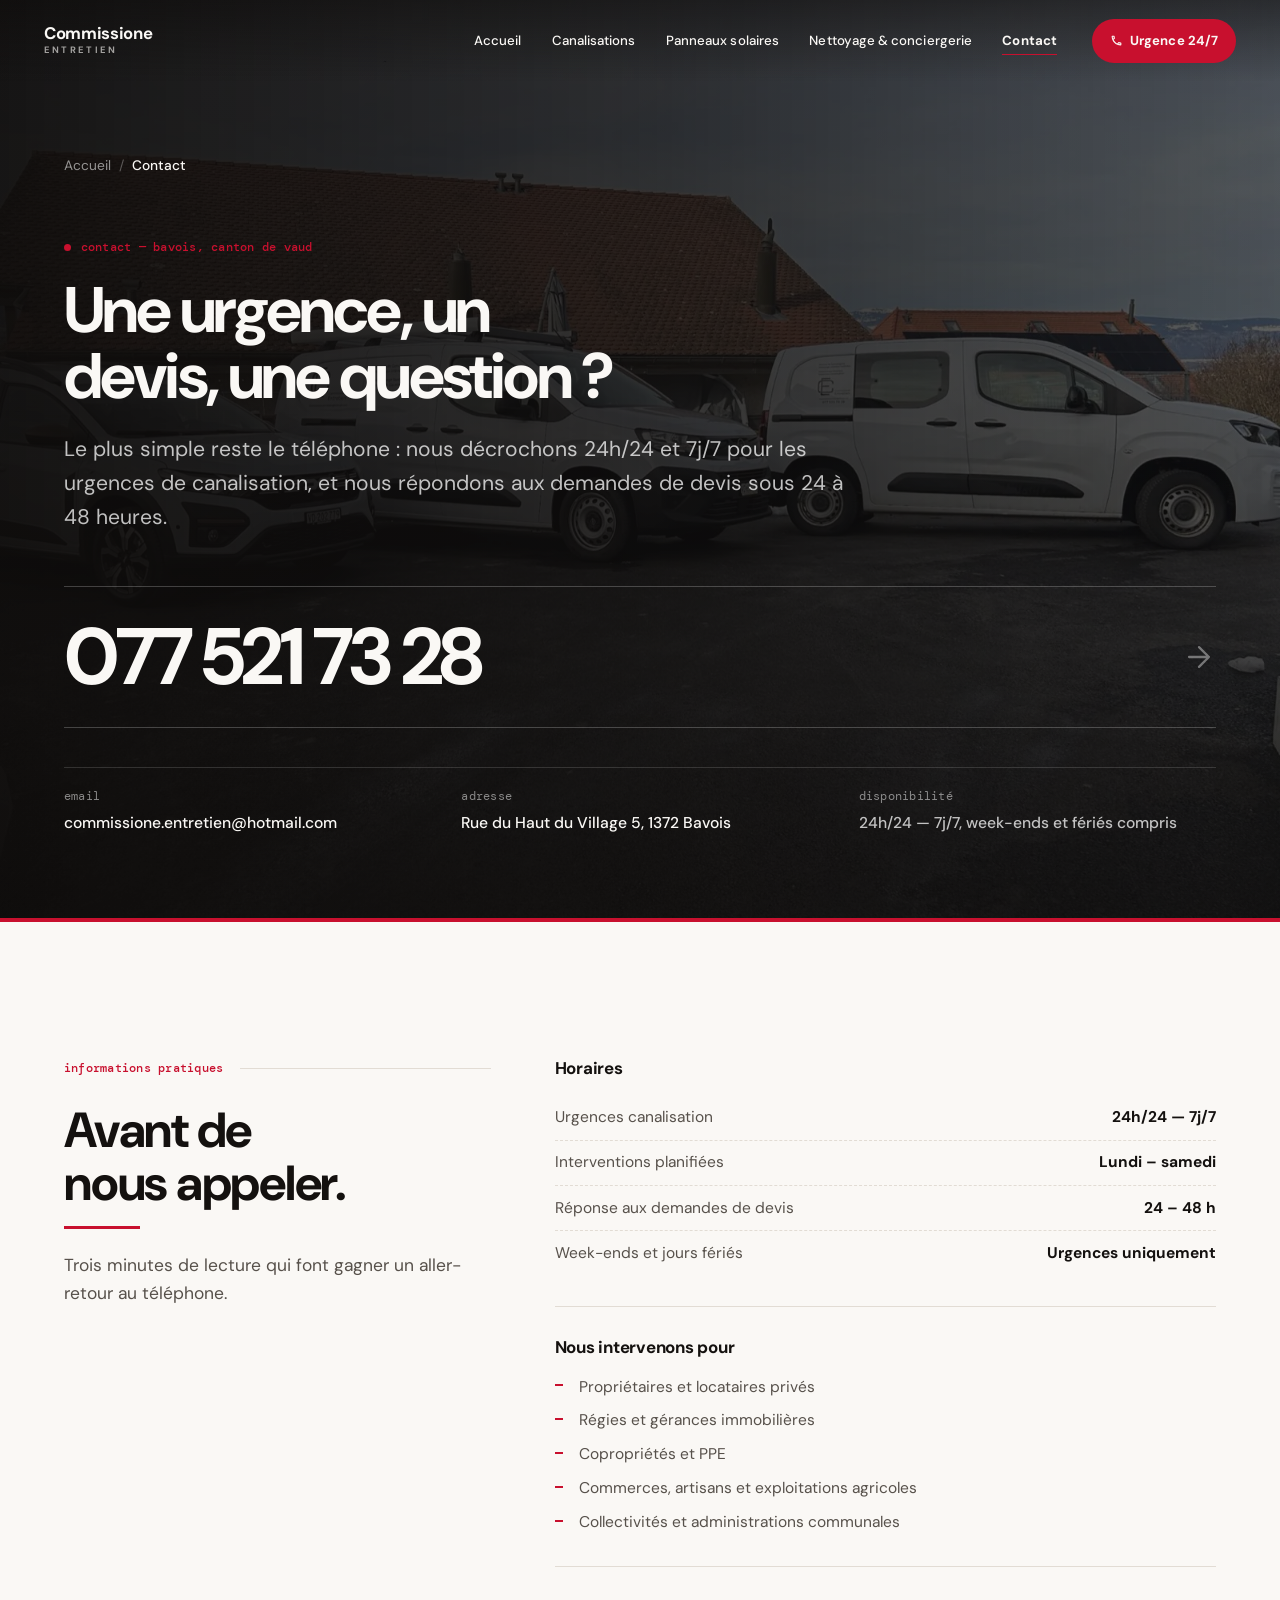
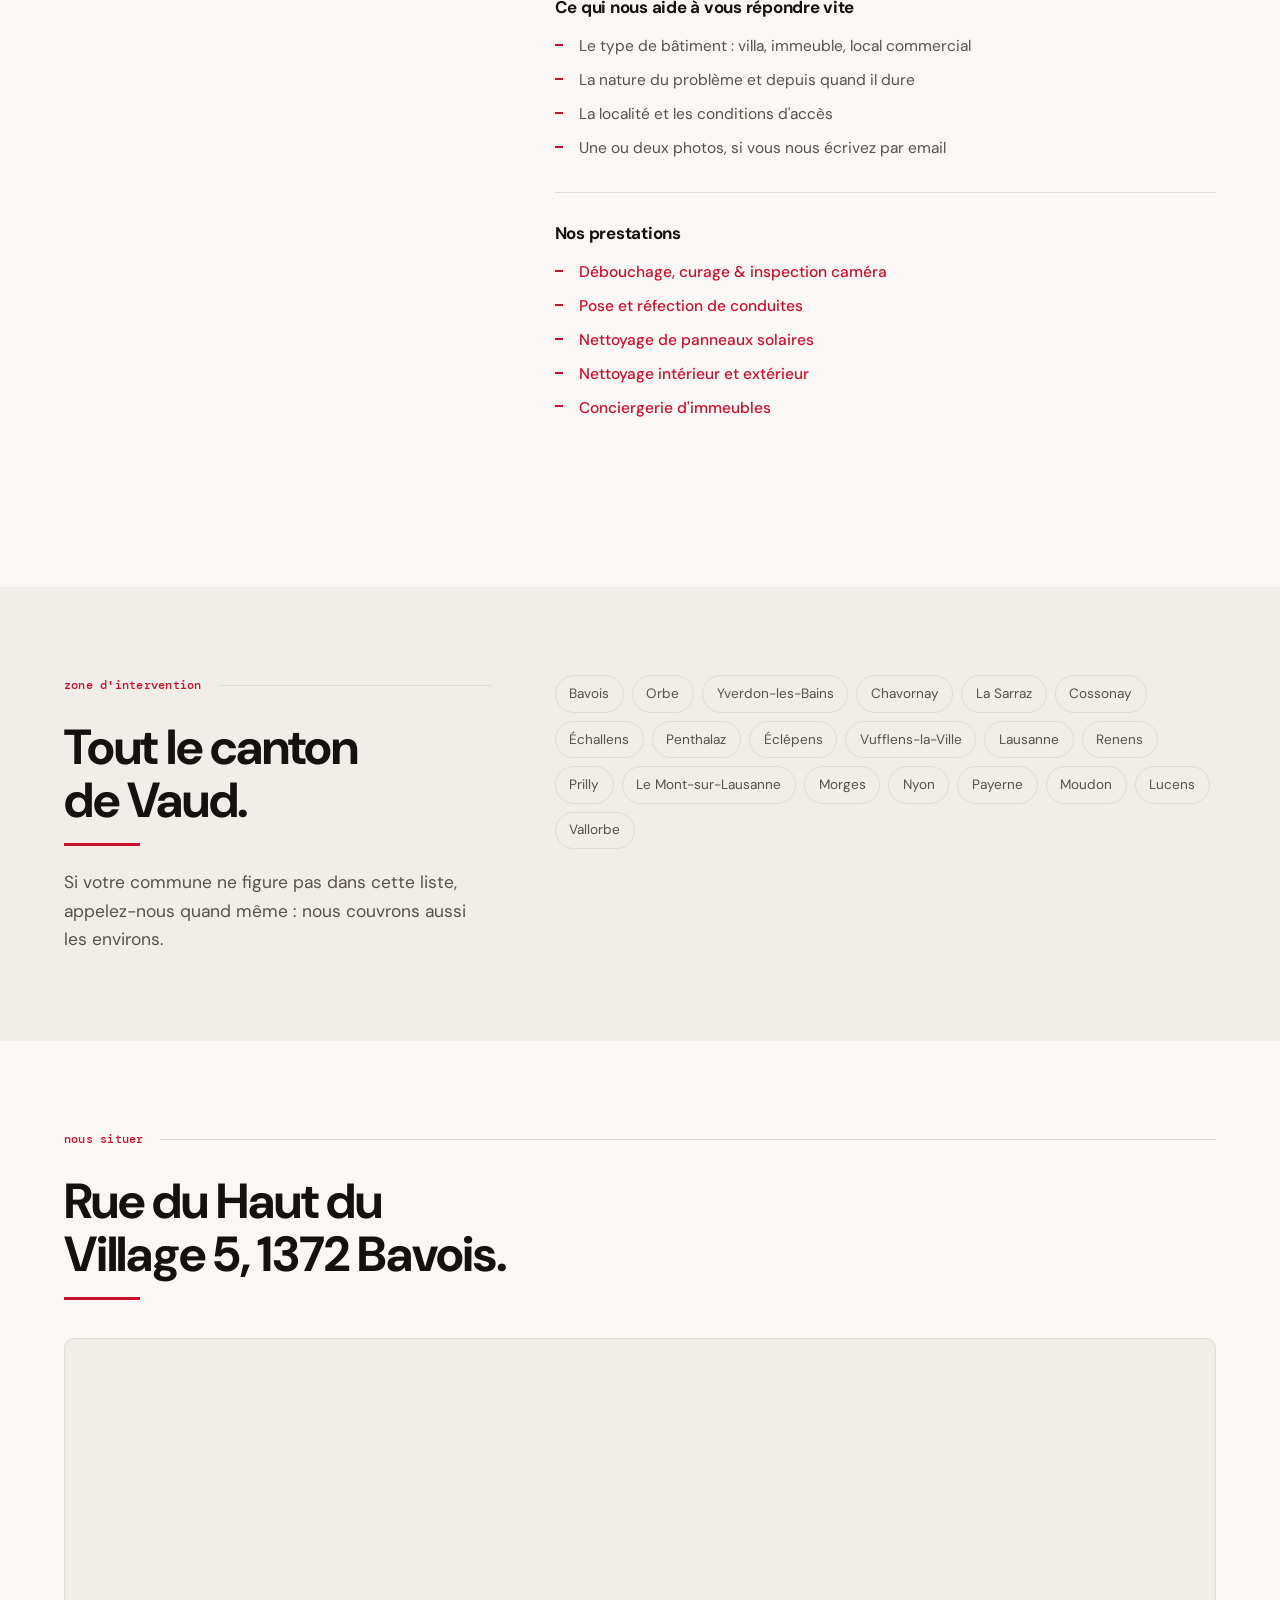
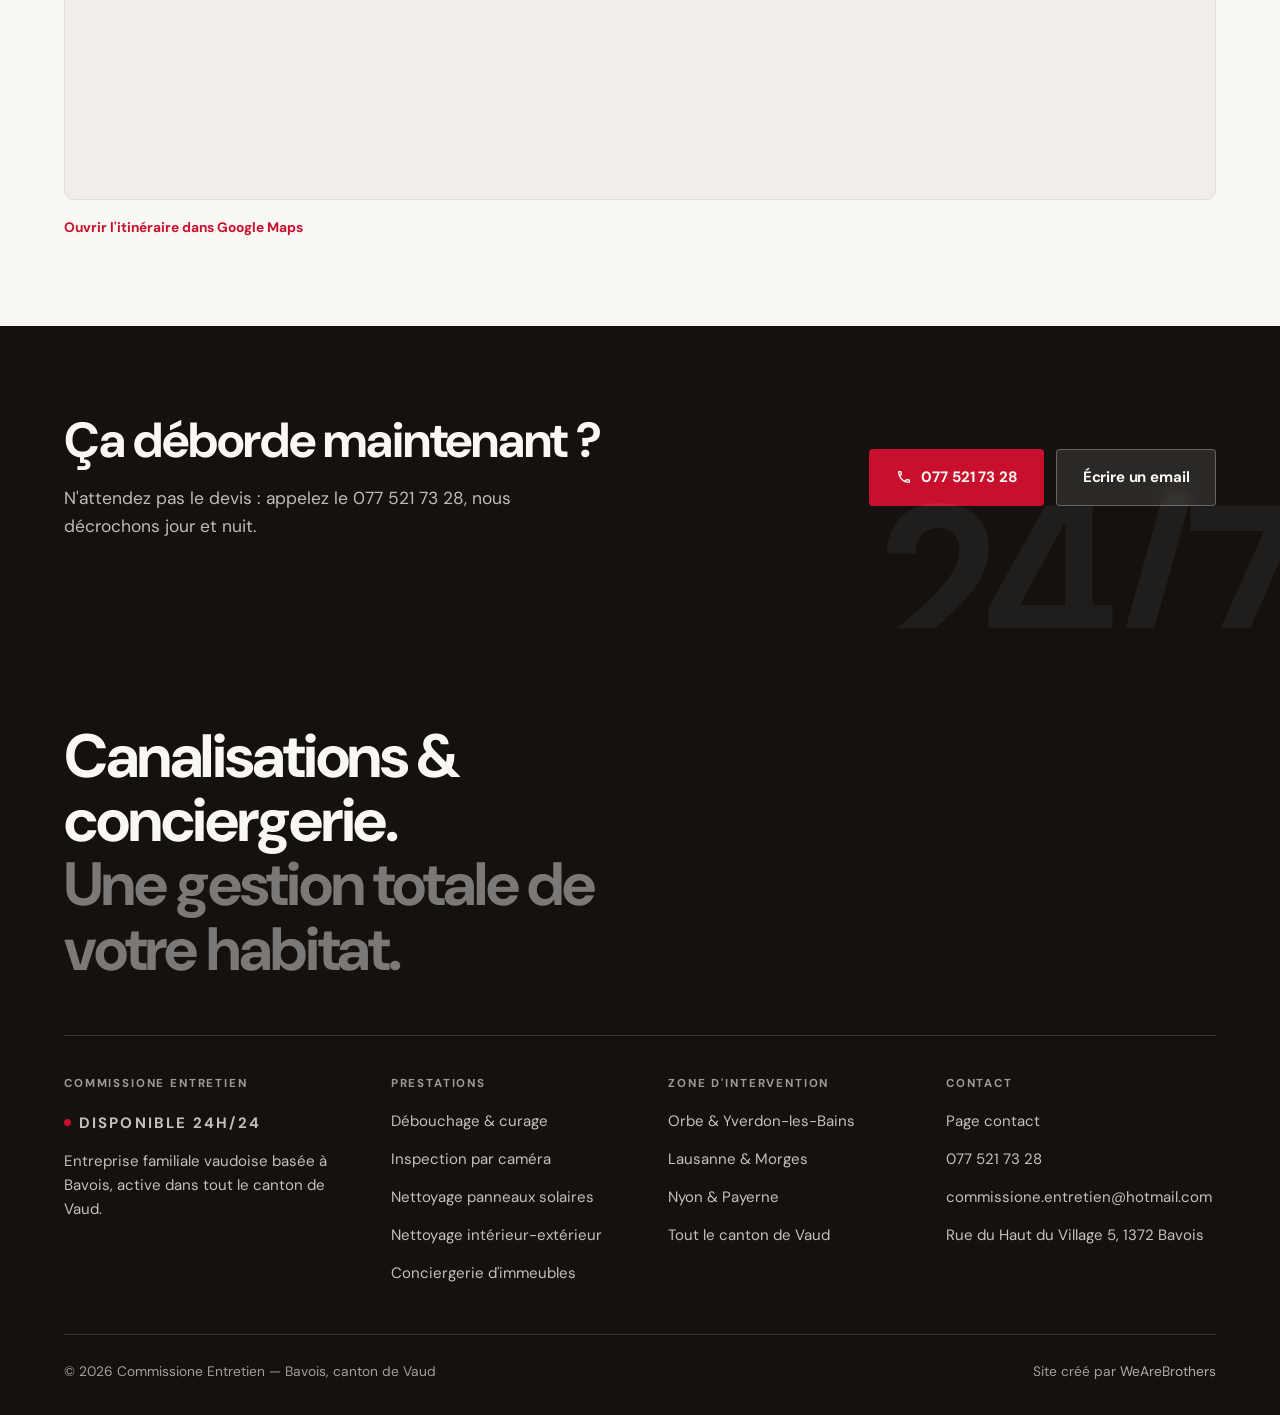
==== commit 493a55d0: "SEO : images WebP responsive, contenu lisible sans JS, .htaccess Couche SEO appliquée par-dessus la " ====
--- a/contact/index.html
+++ b/contact/index.html
@@ -5,8 +5,13 @@
     <meta charset="UTF-8">
     <meta name="viewport" content="width=device-width, initial-scale=1.0, viewport-fit=cover">
 
-    <title>Contact — Commissione Entretien, Bavois (Canton de Vaud)</title>
-    <meta name="description" content="Contactez Commissione Entretien à Bavois : 077 521 73 28, disponible 24h/24 pour les urgences de canalisation. Adresse, horaires et zone d'intervention dans tout le canton de Vaud.">
+    <!-- Les animations d'apparition masquent du contenu (opacité 0). Cette classe
+         les active UNIQUEMENT si le JS tourne : sans elle, la page s'affiche
+         entièrement, y compris pour un crawler qui n'exécuterait rien. -->
+    <script>document.documentElement.className += " js-anim";</script>
+
+    <title>Contact &amp; Devis Gratuit — Commissione Entretien, Bavois</title>
+    <meta name="description" content="Une urgence, un devis ou une question ? Joignez Commissione Entretien à Bavois, 24h/24, pour tout le canton de Vaud. Réponse rapide, devis gratuit.">
     <link rel="canonical" href="https://commissione-entretien.ch/contact/">
     <meta name="robots" content="index, follow, max-image-preview:large, max-snippet:-1">
     <meta name="theme-color" content="#c8102e">
@@ -42,6 +47,11 @@
     <link rel="preconnect" href="https://fonts.googleapis.com">
     <link rel="preconnect" href="https://fonts.gstatic.com" crossorigin>
     <link href="https://fonts.googleapis.com/css2?family=DM+Mono:wght@400;500&family=DM+Sans:opsz,wght@9..40,400;9..40,500;9..40,700&display=swap" rel="stylesheet">
+
+    <!-- Image LCP -->
+    <link rel="preload" as="image" type="image/webp"
+          imagesrcset="../assets/photos/flotte-vehicules-commissione-entretien-800.webp 800w, ../assets/photos/flotte-vehicules-commissione-entretien-1600.webp 1600w"
+          imagesizes="100vw" fetchpriority="high">
 
     <!-- Styles -->
     <link rel="stylesheet" href="../css/reset.css">
@@ -171,9 +181,12 @@
 
         <!-- ==================== OUVERTURE ==================== -->
         <section class="contact-hero" aria-labelledby="contact-title">
-            <img src="../assets/photos/flotte-vehicules-commissione-entretien.jpg"
-                 alt=""
-                 class="contact-hero-bg" width="1800" height="1350" fetchpriority="high" decoding="async">
+            <picture>
+                <source type="image/webp" srcset="../assets/photos/flotte-vehicules-commissione-entretien-800.webp 800w, ../assets/photos/flotte-vehicules-commissione-entretien-1600.webp 1600w" sizes="100vw">
+                <img src="../assets/photos/flotte-vehicules-commissione-entretien.jpg"
+                     alt="Les trois véhicules de Commissione Entretien alignés, dont deux fourgons marqués"
+                     width="1600" height="1200" decoding="async" fetchpriority="high" class="contact-hero-bg">
+            </picture>
             <div class="contact-hero-scrim" aria-hidden="true"></div>
             <div class="hero-rule" aria-hidden="true"></div>
 
--- a/css/base.css
+++ b/css/base.css
@@ -359,31 +359,37 @@
 /* --- Reveal au scroll ---------------------------------------------------- */
 
 /* Discret par choix : le geste marqué du site est le rideau qui découvre les
-   photos, pas l'entrée des blocs de texte. */
-.reveal {
+   photos, pas l'entrée des blocs de texte.
+
+   IMPORTANT — tout ce qui masque du contenu est conditionné à `.js-anim`, une
+   classe posée sur <html> par un script inline en tête de page. Sans JS (script
+   bloqué, module en erreur, crawler qui n'exécute rien), aucune règle d'opacité
+   ne s'applique et la page reste intégralement lisible. L'animation est un
+   bonus, jamais un prérequis à l'affichage. */
+.js-anim .reveal {
     opacity: 0;
     transform: translateY(12px);
     transition: opacity 0.55s var(--ease), transform 0.55s var(--ease);
 }
 
-.reveal.is-visible {
+.js-anim .reveal.is-visible {
     opacity: 1;
     transform: none;
 }
 
-.reveal[data-delay="1"] {
+.js-anim .reveal[data-delay="1"] {
     transition-delay: 0.09s;
 }
 
-.reveal[data-delay="2"] {
+.js-anim .reveal[data-delay="2"] {
     transition-delay: 0.18s;
 }
 
-.reveal[data-delay="3"] {
+.js-anim .reveal[data-delay="3"] {
     transition-delay: 0.27s;
 }
 
-.reveal[data-delay="4"] {
+.js-anim .reveal[data-delay="4"] {
     transition-delay: 0.36s;
 }
 
@@ -401,30 +407,47 @@
     width: 76px;
     height: 3px;
     background: var(--accent);
+    transform-origin: left center;
+}
+
+/* Le trait n'est replié qu'en présence de JS, sinon il reste déployé. */
+.js-anim .section-heading::after {
     transform: scaleX(0);
-    transform-origin: left center;
     transition: transform 0.85s var(--ease) 0.2s;
 }
 
-.section-heading.is-visible::after,
-.is-visible .section-heading::after {
+.js-anim .section-heading.is-visible::after,
+.js-anim .is-visible .section-heading::after {
     transform: scaleX(1);
 }
 
 @media (prefers-reduced-motion: reduce) {
 
-    .reveal {
+    .js-anim .reveal {
         opacity: 1;
         transform: none;
     }
 
-    .section-heading::after {
+    .js-anim .section-heading::after {
         transform: scaleX(1);
         transition: none;
     }
 }
 
 /* --- Médias -------------------------------------------------------------- */
+
+/* Les photos sont servies en WebP via <picture>, avec repli JPG/PNG sur l'<img>.
+   `display: contents` fait disparaître la boîte du <picture> de la mise en page :
+   l'<img> reste l'enfant direct de son conteneur, exactement comme avant
+   l'ajout du <picture>.
+
+   Ce n'est pas cosmétique. Sans cette règle, le <picture> devient un élément
+   de flux à part entière — dans le hero, qui est en `display: flex`, il se
+   retrouve dimensionné à zéro (son unique enfant est en position absolue) et
+   l'image de fond ne s'affiche plus du tout. */
+picture {
+    display: contents;
+}
 
 /* Par défaut une photo n'est JAMAIS rognée : elle garde son ratio d'origine.
    Le recadrage est un choix explicite, via `.media--crop`. */
@@ -449,7 +472,7 @@
 
 /* La photo est masquée par un aplat rouge qui se retire quand le bloc entre
    dans l'écran, pendant que l'image se dézoome. */
-.reveal-media::before {
+.js-anim .reveal-media::before {
     content: "";
     position: absolute;
     inset: 0;
@@ -460,26 +483,26 @@
     transition: transform 0.9s var(--ease-out);
 }
 
-.reveal-media img {
+.js-anim .reveal-media img {
     transform: translate3d(0, 0, 0) scale(1.14);
 }
 
-.reveal-media.is-visible::before {
+.js-anim .reveal-media.is-visible::before {
     transform: scaleX(0);
     transform-origin: right center;
 }
 
-.reveal-media.is-visible img {
+.js-anim .reveal-media.is-visible img {
     transform: translate3d(0, 0, 0) scale(1);
 }
 
 @media (prefers-reduced-motion: reduce) {
 
-    .reveal-media::before {
+    .js-anim .reveal-media::before {
         display: none;
     }
 
-    .reveal-media img,
+    .js-anim .reveal-media img,
     .media img {
         transform: none;
         transition: none;
--- a/css/layout.css
+++ b/css/layout.css
@@ -117,18 +117,17 @@
     flex-shrink: 0;
 }
 
-/* Bouton d'appel — pastille ronde de 44px sur mobile (icône seule, le libellé
-   ferait passer le bouton sur deux lignes), bouton étiqueté dès qu'il y a
-   la place. */
+/* Bouton d'appel — masqué sur mobile, où la barre fixe du bas porte déjà
+   « Appeler maintenant ». Il réapparaît à 860px, exactement là où cette barre
+   disparaît : il y a donc toujours un appel accessible en un geste. */
 .header-phone {
-    display: inline-flex;
+    display: none;
     align-items: center;
     justify-content: center;
     flex-shrink: 0;
     gap: 0.45rem;
-    width: 44px;
     height: 44px;
-    padding: 0;
+    padding-inline: 1.05rem;
     background: var(--accent);
     color: var(--paper);
     font-size: 0.78rem;
@@ -139,34 +138,22 @@
 }
 
 .header-phone svg {
-    width: 17px;
-    height: 17px;
+    width: 13px;
+    height: 13px;
     flex-shrink: 0;
 }
 
 .header-phone-label {
-    display: none;
+    white-space: nowrap;
 }
 
 .header-phone:active {
     transform: scale(0.94);
 }
 
-@media (min-width: 600px) {
+@media (min-width: 860px) {
     .header-phone {
-        width: auto;
-        height: 44px;
-        padding-inline: 1.05rem;
-    }
-
-    .header-phone svg {
-        width: 13px;
-        height: 13px;
-    }
-
-    .header-phone-label {
-        display: inline;
-        white-space: nowrap;
+        display: inline-flex;
     }
 }
 
@@ -625,6 +612,49 @@
     color: rgba(255, 255, 255, 0.6);
 }
 
+/* Empilées, les quatre colonnes faisaient un pied de page d'un écran et demi.
+   Les deux listes courtes se rangent côte à côte ; l'identité et le bloc
+   contact gardent la pleine largeur, leurs lignes étant trop longues pour
+   une demi-colonne. */
+@media (max-width: 600px) {
+
+    .footer {
+        padding-block: 2.8rem 1.4rem;
+    }
+
+    .footer-tagline {
+        max-width: none;
+        font-size: 1.65rem;
+    }
+
+    .footer-grid {
+        grid-template-columns: 1fr 1fr;
+        gap: 1.9rem 1.3rem;
+        margin-top: 2.2rem;
+        padding-top: 2rem;
+    }
+
+    .footer-col:first-child,
+    .footer-col:last-child {
+        grid-column: 1 / -1;
+    }
+
+    .footer-col h2 {
+        margin-bottom: 0.7rem;
+    }
+
+    .footer-col a,
+    .footer-col p {
+        font-size: 0.89rem;
+    }
+
+    .footer-bottom {
+        margin-top: 2rem;
+        padding-top: 1.2rem;
+        gap: 0.35rem;
+    }
+}
+
 .footer-bottom a {
     color: rgba(255, 255, 255, 0.66);
     transition: color 0.25s var(--ease);
--- a/css/home.css
+++ b/css/home.css
@@ -318,9 +318,15 @@
     color: var(--grey-600);
 }
 
+/* La carte entière est le lien : « Découvrir le service » n'est plus qu'un
+   repère visuel, son soulignement suit donc le survol de la carte. */
 .service-card .link {
     margin-top: auto;
     padding-top: 1.5rem;
+}
+
+.service-card:hover .link::after {
+    transform: scaleX(1);
 }
 
 .service-card .link svg {
@@ -362,36 +368,43 @@
     font-size: 0.96rem;
 }
 
-/* Dix-huit prestations : en capsules, la liste formait un mur d'un écran et
-   demi à l'alignement irrégulier. En colonnes, elle tient en un coup d'œil. */
+/* Nuage de capsules : elles se rangent d'elles-mêmes, deux à trois par ligne
+   selon la longueur du libellé. Resserrées par rapport à la version d'origine,
+   et calées sur les capsules de communes pour garder un seul style. */
 .tags {
-    display: grid;
-    /* 200px : le seuil sous lequel un libellé passerait sur deux lignes. Sur
-       téléphone la liste reste donc en une colonne, parfaitement régulière. */
-    grid-template-columns: repeat(auto-fill, minmax(200px, 1fr));
-    column-gap: 1.5rem;
+    display: flex;
+    flex-wrap: wrap;
+    gap: 0.4rem;
     margin-top: 1.4rem;
-    border-top: 1px solid var(--grey-200);
 }
 
 .tags li {
-    position: relative;
-    padding: 0.6rem 0 0.6rem 0.9rem;
-    border-bottom: 1px solid var(--grey-200);
-    font-size: 0.9rem;
+    padding: 0.36rem 0.72rem;
+    background: var(--card);
+    border: 1px solid var(--grey-200);
+    border-radius: 100px;
+    font-size: 0.82rem;
     line-height: 1.4;
     color: var(--grey-600);
-}
-
-.tags li::before {
-    content: "";
-    position: absolute;
-    left: 0;
-    top: 1.05em;
-    width: 4px;
-    height: 4px;
-    border-radius: 50%;
-    background: var(--accent);
+    transition: border-color 0.25s var(--ease), color 0.25s var(--ease);
+}
+
+@media (min-width: 600px) {
+    .tags {
+        gap: 0.5rem;
+    }
+
+    .tags li {
+        padding: 0.45rem 0.9rem;
+        font-size: 0.88rem;
+    }
+}
+
+@media (hover: hover) {
+    .tags li:hover {
+        border-color: var(--accent);
+        color: var(--ink);
+    }
 }
 
 /* --- Bande urgence — le pic de la page ------------------------------------- */
--- a/css/page.css
+++ b/css/page.css
@@ -381,68 +381,6 @@
 
 /* --- Liens vers les autres services ------------------------------------------ */
 
-/* Trois rangées pleine largeur plutôt que trois cartes identiques : le titre
-   porte, la flèche tire l'œil vers la droite. */
-.related {
-    margin-top: clamp(2rem, 4vw, 2.8rem);
-    border-top: 1px solid var(--ink);
-}
-
-.related-card {
-    display: grid;
-    gap: 0.5rem;
-    padding-block: 1.7rem;
-    border-bottom: 1px solid var(--grey-200);
-    transition: transform 0.35s var(--ease), color 0.3s var(--ease);
-}
-
-.related-card h3 {
-    font-size: clamp(1.2rem, 1rem + 0.9vw, 1.65rem);
-    letter-spacing: -0.03em;
-}
-
-.related-card p {
-    color: var(--grey-600);
-    font-size: 0.98rem;
-    max-width: 54ch;
-}
-
-.related-card .arrow {
-    justify-self: start;
-    color: var(--grey-300);
-    transition: transform 0.35s var(--ease), color 0.3s var(--ease);
-}
-
-@media (min-width: 820px) {
-
-    .related-card {
-        grid-template-columns: 0.85fr 1.15fr auto;
-        gap: 2.5rem;
-        align-items: baseline;
-    }
-
-    .related-card .arrow {
-        justify-self: end;
-    }
-}
-
-@media (hover: hover) {
-
-    .related-card:hover {
-        transform: translateX(0.85rem);
-        color: var(--accent);
-    }
-
-    .related-card:hover p {
-        color: var(--grey-600);
-    }
-
-    .related-card:hover .arrow {
-        color: var(--accent);
-        transform: translateX(8px);
-    }
-}
-
 /* --- CTA final ---------------------------------------------------------------- */
 
 .cta-band {
